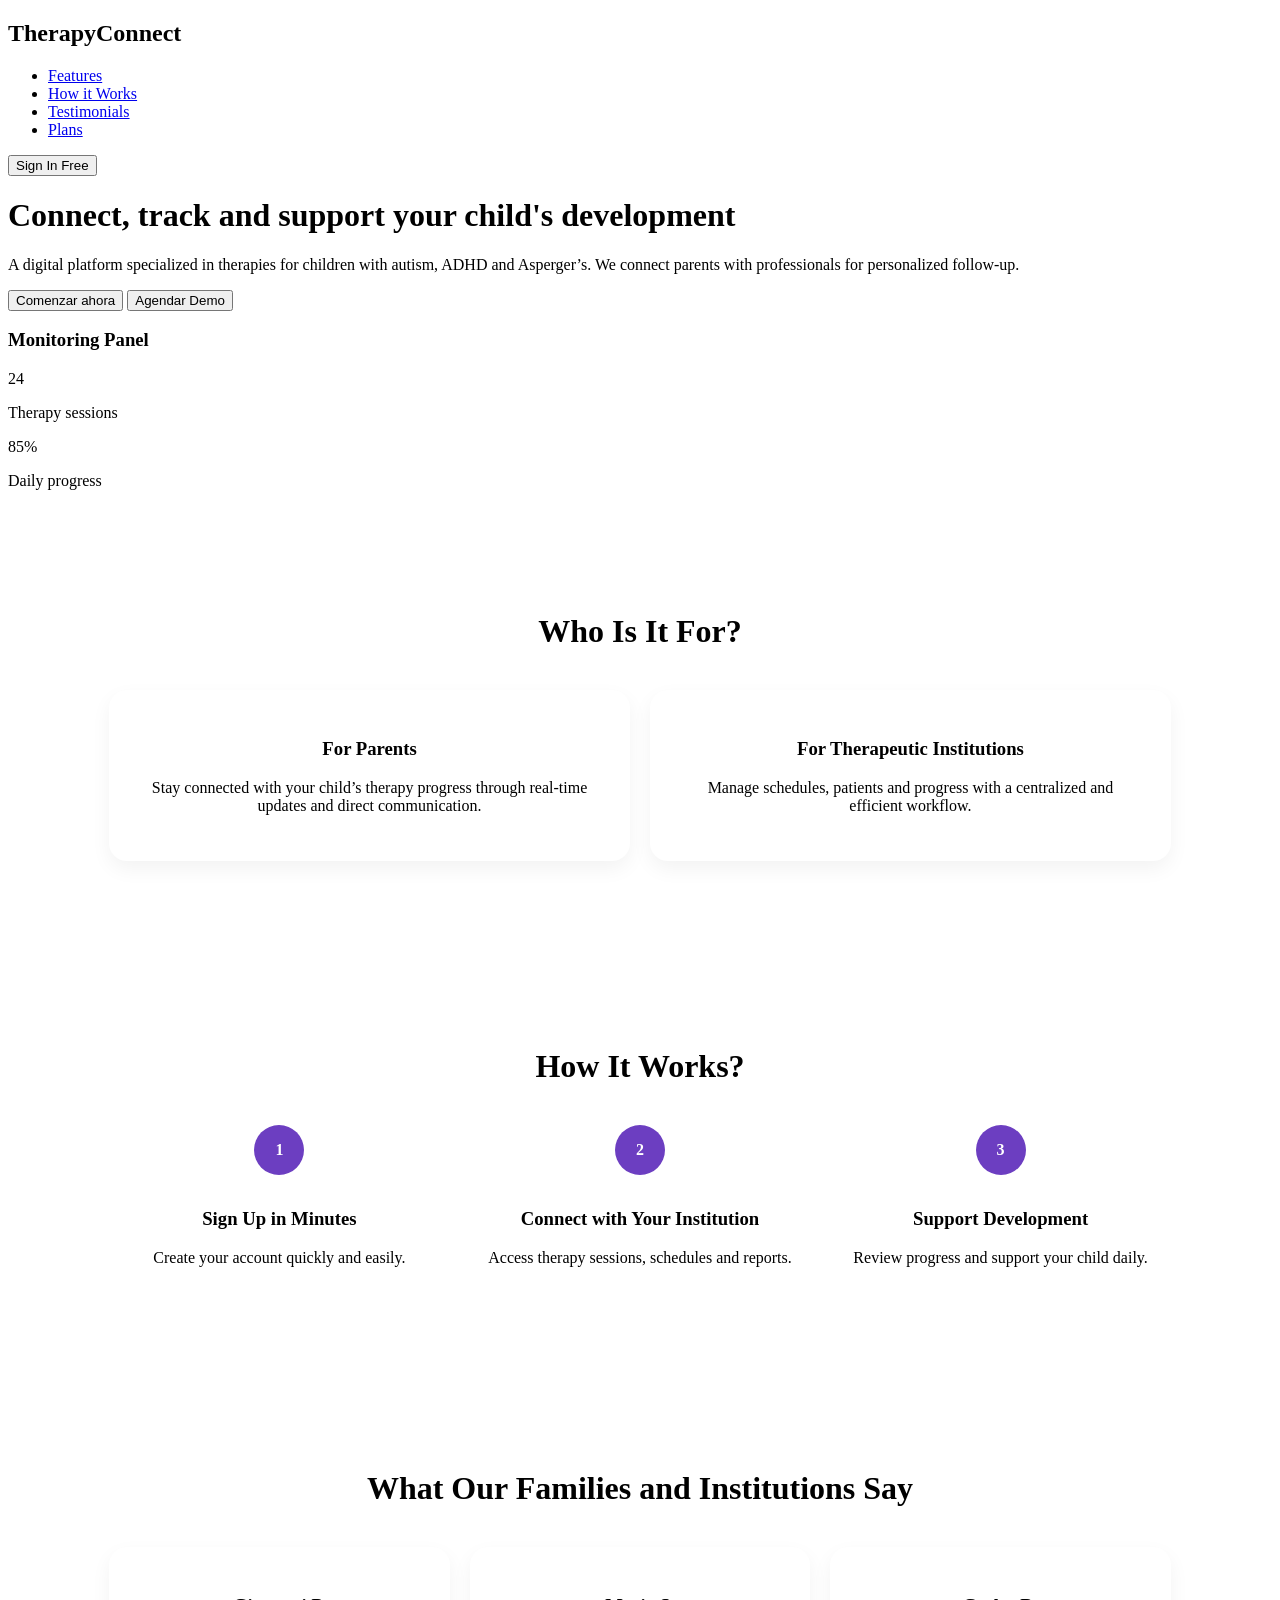
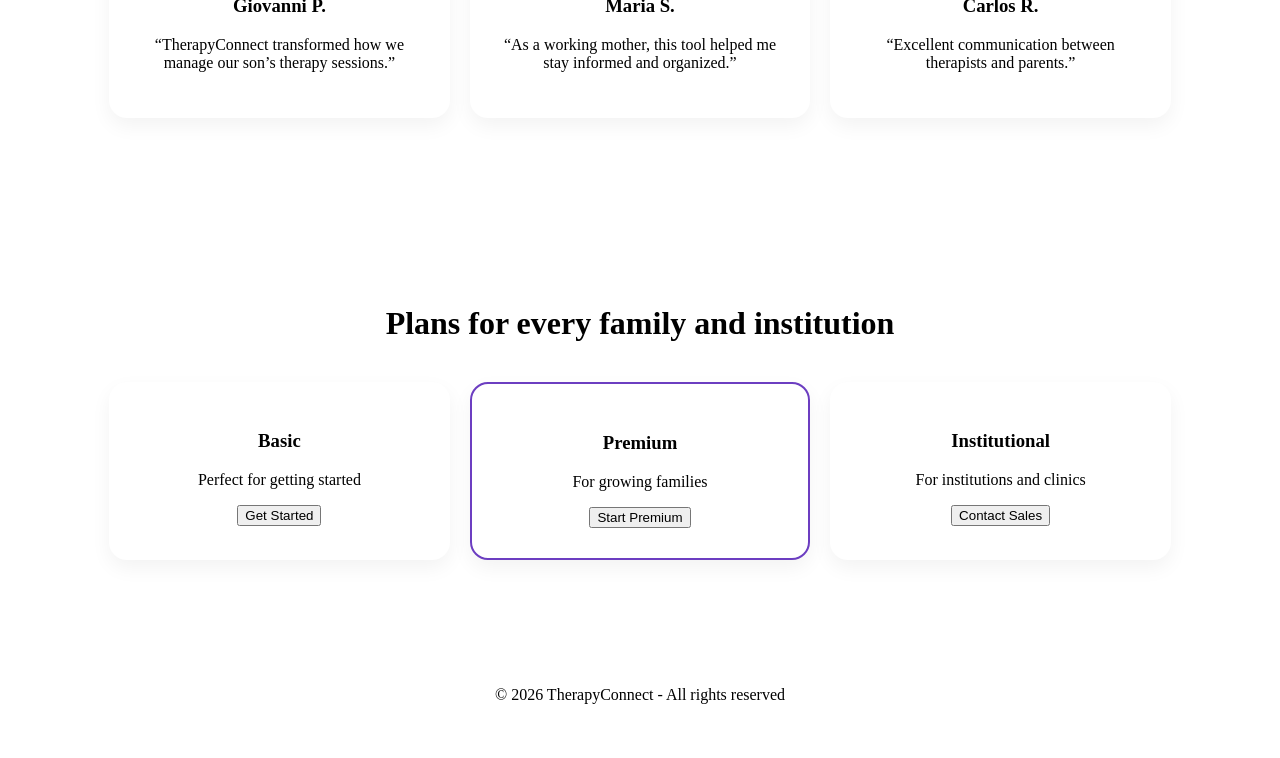
==== docs/index.html @ c15e469c "web : landing page create2" ====
<!DOCTYPE html>
<html lang="es">
<head>
    <meta charset="UTF-8" />
    <meta name="viewport" content="width=device-width, initial-scale=1.0" />
    <title>TherapyConnect</title>
    <link rel="stylesheet" href="styles.css" />
</head>
<body>

<!-- HEADER -->
<header class="hero">
    <nav class="navbar">
        <h2 class="logo">TherapyConnect</h2>
        <ul>
            <li><a href="#features">Features</a></li>
            <li><a href="#how">How it Works</a></li>
            <li><a href="#testimonials">Testimonials</a></li>
            <li><a href="#pricing">Plans</a></li>
        </ul>
        <button class="btn-primary">Sign In Free</button>
    </nav>

    <div class="hero-content">
        <div class="hero-text">
            <h1>Connect, track and support your child's development</h1>
            <p>
                A digital platform specialized in therapies for children with autism,
                ADHD and Asperger’s. We connect parents with professionals for personalized follow-up.
            </p>
            <div class="hero-buttons">
                <button class="btn-primary">Comenzar ahora</button>
                <button class="btn-secondary">Agendar Demo</button>
            </div>
        </div>

        <div class="hero-card">
            <h3>Monitoring Panel</h3>
            <div class="stats">
                <div>
                    <span>24</span>
                    <p>Therapy sessions</p>
                </div>
                <div>
                    <span>85%</span>
                    <p>Daily progress</p>
                </div>
            </div>
        </div>
    </div>
</header>

<!-- WHO IS IT FOR -->
<section class="section">
    <h2>Who Is It For?</h2>
    <div class="cards two">
        <div class="card">
            <h3>For Parents</h3>
            <p>Stay connected with your child’s therapy progress through real-time updates and direct communication.</p>
        </div>

        <div class="card">
            <h3>For Therapeutic Institutions</h3>
            <p>Manage schedules, patients and progress with a centralized and efficient workflow.</p>
        </div>
    </div>
</section>

<!-- FEATURES -->
<section class="section" id="features">
    <h2>How It Works?</h2>
    <div class="steps">
        <div class="step">
            <span>1</span>
            <h3>Sign Up in Minutes</h3>
            <p>Create your account quickly and easily.</p>
        </div>
        <div class="step">
            <span>2</span>
            <h3>Connect with Your Institution</h3>
            <p>Access therapy sessions, schedules and reports.</p>
        </div>
        <div class="step">
            <span>3</span>
            <h3>Support Development</h3>
            <p>Review progress and support your child daily.</p>
        </div>
    </div>
</section>

<!-- TESTIMONIALS -->
<section class="section" id="testimonials">
    <h2>What Our Families and Institutions Say</h2>
    <div class="cards three">
        <div class="card">
            <h3>Giovanni P.</h3>
            <p>“TherapyConnect transformed how we manage our son’s therapy sessions.”</p>
        </div>
        <div class="card">
            <h3>Maria S.</h3>
            <p>“As a working mother, this tool helped me stay informed and organized.”</p>
        </div>
        <div class="card">
            <h3>Carlos R.</h3>
            <p>“Excellent communication between therapists and parents.”</p>
        </div>
    </div>
</section>

<!-- PRICING -->
<section class="section" id="pricing">
    <h2>Plans for every family and institution</h2>
    <div class="cards three">
        <div class="card price-card">
            <h3>Basic</h3>
            <p>Perfect for getting started</p>
            <button class="btn-secondary">Get Started</button>
        </div>

        <div class="card price-card featured">
            <h3>Premium</h3>
            <p>For growing families</p>
            <button class="btn-primary">Start Premium</button>
        </div>

        <div class="card price-card">
            <h3>Institutional</h3>
            <p>For institutions and clinics</p>
            <button class="btn-secondary">Contact Sales</button>
        </div>
    </div>
</section>

<footer>
    <p>© 2026 TherapyConnect - All rights reserved</p>
</footer>

<script src="script.js"></script>
</body>
</html>
---- docs/styles.css ----
* {

    .section {
        padding: 80px 8%;
        text-align: center;
    }

    .section h2 {
        margin-bottom: 40px;
        font-size: 2rem;
    }

    .cards {
        display: grid;
        gap: 20px;
    }

    .two {
        grid-template-columns: repeat(2, 1fr);
    }

    .three {
        grid-template-columns: repeat(3, 1fr);
    }

    .card {
        background: white;
        padding: 30px;
        border-radius: 18px;
        box-shadow: 0 8px 20px rgba(0, 0, 0, 0.05);
    }

    .steps {
        display: grid;
        grid-template-columns: repeat(3, 1fr);
        gap: 20px;
    }

    .step span {
        width: 50px;
        height: 50px;
        display: inline-flex;
        align-items: center;
        justify-content: center;
        background: #6c3ec1;
        color: white;
        border-radius: 50%;
        margin-bottom: 15px;
        font-weight: bold;
    }

    .featured {
        border: 2px solid #6c3ec1;
    }

    footer {
        text-align: center;
        padding: 30px;
        background: white;
    }

    @media (max-width: 900px) {
        .hero-content,
        .two,
        .three,
        .steps {
            grid-template-columns: 1fr;
        }

        .navbar {
            flex-direction: column;
            gap: 20px;
        }

        .hero-text h1 {
            font-size: 2rem;
        }
    }
}
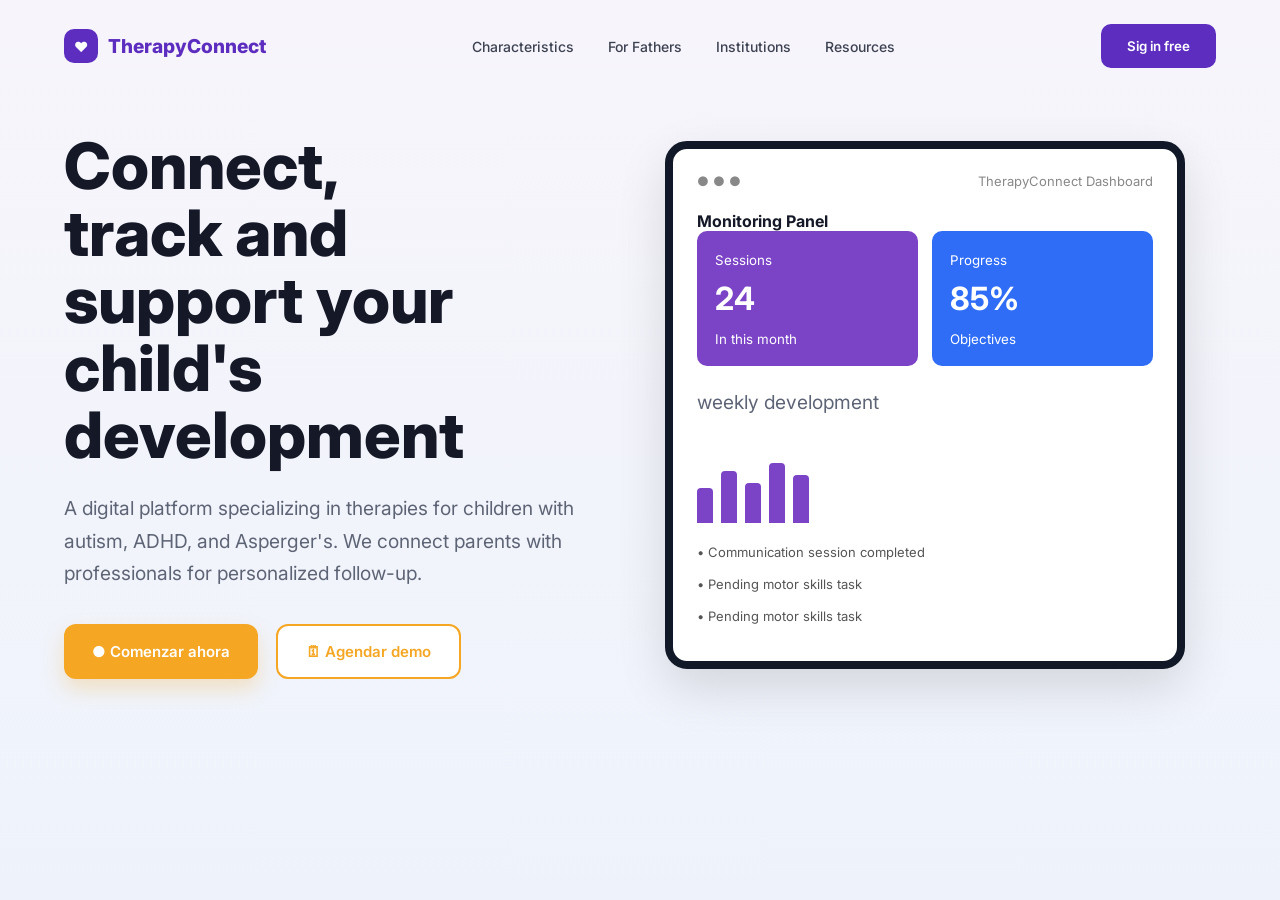
==== commit ed2b4438: "Revise index.html for landing page updates" ====
--- a/docs/index.html
+++ b/docs/index.html
@@ -1,140 +1,332 @@
 <!DOCTYPE html>
-<html lang="es">
+<html lang="en">
 <head>
-    <meta charset="UTF-8" />
-    <meta name="viewport" content="width=device-width, initial-scale=1.0" />
-    <title>TherapyConnect</title>
-    <link rel="stylesheet" href="styles.css" />
+  <meta charset="UTF-8" />
+  <meta name="viewport" content="width=device-width, initial-scale=1.0" />
+  <title>TherapyConnect Landing Page</title>
+  <link rel="preconnect" href="https://fonts.googleapis.com">
+  <link rel="preconnect" href="https://fonts.gstatic.com" crossorigin>
+  <link href="https://fonts.googleapis.com/css2?family=Inter:wght@400;500;600;700;800&display=swap" rel="stylesheet">
+  <style>
+    * {
+      margin: 0;
+      padding: 0;
+      box-sizing: border-box;
+      font-family: 'Inter', sans-serif;
+    }
+
+    body {
+      background: linear-gradient(to bottom, #f7f5fb, #eef3fb);
+      color: #141827;
+      min-height: 100vh;
+    }
+
+    .container {
+      width: 90%;
+      max-width: 1200px;
+      margin: auto;
+    }
+
+    nav {
+      display: flex;
+      justify-content: space-between;
+      align-items: center;
+      padding: 24px 0;
+    }
+
+    .logo {
+      display: flex;
+      align-items: center;
+      gap: 10px;
+      font-weight: 800;
+      font-size: 1.2rem;
+      color: #5c2dbf;
+    }
+
+    .logo-box {
+      width: 34px;
+      height: 34px;
+      background: #5c2dbf;
+      border-radius: 10px;
+      display: flex;
+      align-items: center;
+      justify-content: center;
+      color: white;
+      font-size: 14px;
+    }
+
+    .nav-links {
+      display: flex;
+      gap: 34px;
+      list-style: none;
+    }
+
+    .nav-links a {
+      text-decoration: none;
+      color: #3d4252;
+      font-size: 14px;
+      font-weight: 500;
+    }
+
+    .signin-btn {
+      background: #5c2dbf;
+      color: white;
+      border: none;
+      padding: 14px 26px;
+      border-radius: 10px;
+      font-weight: 600;
+      cursor: pointer;
+    }
+
+    .hero {
+      display: grid;
+      grid-template-columns: 1fr 1.1fr;
+      align-items: center;
+      gap: 40px;
+      padding: 40px 0 80px;
+    }
+
+    .hero h1 {
+      font-size: 4rem;
+      line-height: 1.05;
+      font-weight: 800;
+      margin-bottom: 24px;
+    }
+
+    .hero p {
+      font-size: 1.2rem;
+      line-height: 1.7;
+      color: #5d6475;
+      max-width: 560px;
+      margin-bottom: 34px;
+    }
+
+    .buttons {
+      display: flex;
+      gap: 18px;
+      flex-wrap: wrap;
+    }
+
+    .primary-btn,
+    .secondary-btn {
+      padding: 16px 28px;
+      border-radius: 12px;
+      font-weight: 600;
+      cursor: pointer;
+      font-size: 15px;
+    }
+
+    .primary-btn {
+      background: #f5a623;
+      color: white;
+      border: none;
+      box-shadow: 0 10px 20px rgba(245, 166, 35, 0.25);
+    }
+
+    .secondary-btn {
+      background: white;
+      color: #f5a623;
+      border: 2px solid #f5a623;
+    }
+
+    .hero-visual {
+      position: relative;
+      display: flex;
+      justify-content: center;
+      align-items: center;
+    }
+
+    .bg-circle {
+      position: absolute;
+      width: 520px;
+      height: 520px;
+      background: rgba(120, 92, 255, 0.08);
+      border-radius: 50%;
+      z-index: 0;
+    }
+
+    .dashboard {
+      position: relative;
+      z-index: 2;
+      width: 520px;
+      background: #ffffff;
+      border: 8px solid #111827;
+      border-radius: 22px;
+      box-shadow: 0 20px 50px rgba(0,0,0,0.12);
+      padding: 24px;
+    }
+
+    .dashboard-top {
+      display: flex;
+      justify-content: space-between;
+      margin-bottom: 22px;
+      font-size: 13px;
+      color: #888;
+    }
+
+    .stats {
+      display: grid;
+      grid-template-columns: 1fr 1fr;
+      gap: 14px;
+      margin-bottom: 20px;
+    }
+
+    .stat-box {
+      padding: 18px;
+      border-radius: 10px;
+      color: white;
+    }
+
+    .purple { background: #7b43c6; }
+    .blue { background: #2f6df6; }
+
+    .stat-box h3 {
+      font-size: 2rem;
+      margin: 10px 0;
+    }
+
+    .mini-chart {
+      display: flex;
+      gap: 8px;
+      align-items: flex-end;
+      height: 70px;
+      margin: 18px 0;
+    }
+
+    .bar {
+      width: 16px;
+      background: #7b43c6;
+      border-radius: 4px 4px 0 0;
+    }
+
+    .list {
+      margin-top: 18px;
+    }
+
+    .list p {
+      font-size: 13px;
+      margin-bottom: 10px;
+      color: #555;
+    }
+
+    @media (max-width: 960px) {
+      .hero {
+        grid-template-columns: 1fr;
+        text-align: center;
+      }
+
+      .hero p {
+        margin-left: auto;
+        margin-right: auto;
+      }
+
+      .buttons {
+        justify-content: center;
+      }
+
+      .nav-links {
+        display: none;
+      }
+
+      .hero h1 {
+        font-size: 2.8rem;
+      }
+
+      .dashboard {
+        width: 100%;
+      }
+
+      .bg-circle {
+        width: 100%;
+        height: 420px;
+      }
+    }
+  </style>
 </head>
 <body>
 
-<!-- HEADER -->
-<header class="hero">
-    <nav class="navbar">
-        <h2 class="logo">TherapyConnect</h2>
-        <ul>
-            <li><a href="#features">Features</a></li>
-            <li><a href="#how">How it Works</a></li>
-            <li><a href="#testimonials">Testimonials</a></li>
-            <li><a href="#pricing">Plans</a></li>
-        </ul>
-        <button class="btn-primary">Sign In Free</button>
+  <div class="container">
+    <nav>
+      <div class="logo">
+        <div class="logo-box">♥</div>
+        TherapyConnect
+      </div>
+
+      <ul class="nav-links">
+        <li><a href="#">Characteristics</a></li>
+        <li><a href="#">For Fathers</a></li>
+        <li><a href="#">Institutions</a></li>
+        <li><a href="#">Resources</a></li>
+      </ul>
+
+      <button class="signin-btn">Sig in free</button>
     </nav>
 
-    <div class="hero-content">
-        <div class="hero-text">
-            <h1>Connect, track and support your child's development</h1>
-            <p>
-                A digital platform specialized in therapies for children with autism,
-                ADHD and Asperger’s. We connect parents with professionals for personalized follow-up.
-            </p>
-            <div class="hero-buttons">
-                <button class="btn-primary">Comenzar ahora</button>
-                <button class="btn-secondary">Agendar Demo</button>
+    <section class="hero">
+      <div>
+        <h1>
+          Connect,<br>
+          track and<br>
+          support your child's<br>
+          development
+        </h1>
+
+        <p>
+          A digital platform specializing in therapies for children
+          with autism, ADHD, and Asperger's. We connect parents
+          with professionals for personalized follow-up.
+        </p>
+
+        <div class="buttons">
+          <button class="primary-btn">● Comenzar ahora</button>
+          <button class="secondary-btn">🗓 Agendar demo</button>
+        </div>
+      </div>
+
+      <div class="hero-visual">
+        <div class="bg-circle"></div>
+
+        <div class="dashboard">
+          <div class="dashboard-top">
+            <span>● ● ●</span>
+            <span>TherapyConnect Dashboard</span>
+          </div>
+
+          <h4>Monitoring Panel</h4>
+
+          <div class="stats">
+            <div class="stat-box purple">
+              <small>Sessions</small>
+              <h3>24</h3>
+              <small>In this month</small>
             </div>
+
+            <div class="stat-box blue">
+              <small>Progress</small>
+              <h3>85%</h3>
+              <small>Objectives</small>
+            </div>
+          </div>
+
+          <p>weekly development</p>
+
+          <div class="mini-chart">
+            <div class="bar" style="height:35px"></div>
+            <div class="bar" style="height:52px"></div>
+            <div class="bar" style="height:40px"></div>
+            <div class="bar" style="height:60px"></div>
+            <div class="bar" style="height:48px"></div>
+          </div>
+
+          <div class="list">
+            <p>• Communication session completed</p>
+            <p>• Pending motor skills task</p>
+            <p>• Pending motor skills task</p>
+          </div>
         </div>
-
-        <div class="hero-card">
-            <h3>Monitoring Panel</h3>
-            <div class="stats">
-                <div>
-                    <span>24</span>
-                    <p>Therapy sessions</p>
-                </div>
-                <div>
-                    <span>85%</span>
-                    <p>Daily progress</p>
-                </div>
-            </div>
-        </div>
-    </div>
-</header>
-
-<!-- WHO IS IT FOR -->
-<section class="section">
-    <h2>Who Is It For?</h2>
-    <div class="cards two">
-        <div class="card">
-            <h3>For Parents</h3>
-            <p>Stay connected with your child’s therapy progress through real-time updates and direct communication.</p>
-        </div>
-
-        <div class="card">
-            <h3>For Therapeutic Institutions</h3>
-            <p>Manage schedules, patients and progress with a centralized and efficient workflow.</p>
-        </div>
-    </div>
-</section>
-
-<!-- FEATURES -->
-<section class="section" id="features">
-    <h2>How It Works?</h2>
-    <div class="steps">
-        <div class="step">
-            <span>1</span>
-            <h3>Sign Up in Minutes</h3>
-            <p>Create your account quickly and easily.</p>
-        </div>
-        <div class="step">
-            <span>2</span>
-            <h3>Connect with Your Institution</h3>
-            <p>Access therapy sessions, schedules and reports.</p>
-        </div>
-        <div class="step">
-            <span>3</span>
-            <h3>Support Development</h3>
-            <p>Review progress and support your child daily.</p>
-        </div>
-    </div>
-</section>
-
-<!-- TESTIMONIALS -->
-<section class="section" id="testimonials">
-    <h2>What Our Families and Institutions Say</h2>
-    <div class="cards three">
-        <div class="card">
-            <h3>Giovanni P.</h3>
-            <p>“TherapyConnect transformed how we manage our son’s therapy sessions.”</p>
-        </div>
-        <div class="card">
-            <h3>Maria S.</h3>
-            <p>“As a working mother, this tool helped me stay informed and organized.”</p>
-        </div>
-        <div class="card">
-            <h3>Carlos R.</h3>
-            <p>“Excellent communication between therapists and parents.”</p>
-        </div>
-    </div>
-</section>
-
-<!-- PRICING -->
-<section class="section" id="pricing">
-    <h2>Plans for every family and institution</h2>
-    <div class="cards three">
-        <div class="card price-card">
-            <h3>Basic</h3>
-            <p>Perfect for getting started</p>
-            <button class="btn-secondary">Get Started</button>
-        </div>
-
-        <div class="card price-card featured">
-            <h3>Premium</h3>
-            <p>For growing families</p>
-            <button class="btn-primary">Start Premium</button>
-        </div>
-
-        <div class="card price-card">
-            <h3>Institutional</h3>
-            <p>For institutions and clinics</p>
-            <button class="btn-secondary">Contact Sales</button>
-        </div>
-    </div>
-</section>
-
-<footer>
-    <p>© 2026 TherapyConnect - All rights reserved</p>
-</footer>
-
-<script src="script.js"></script>
+      </div>
+    </section>
+  </div>
+
 </body>
-</html>+</html>
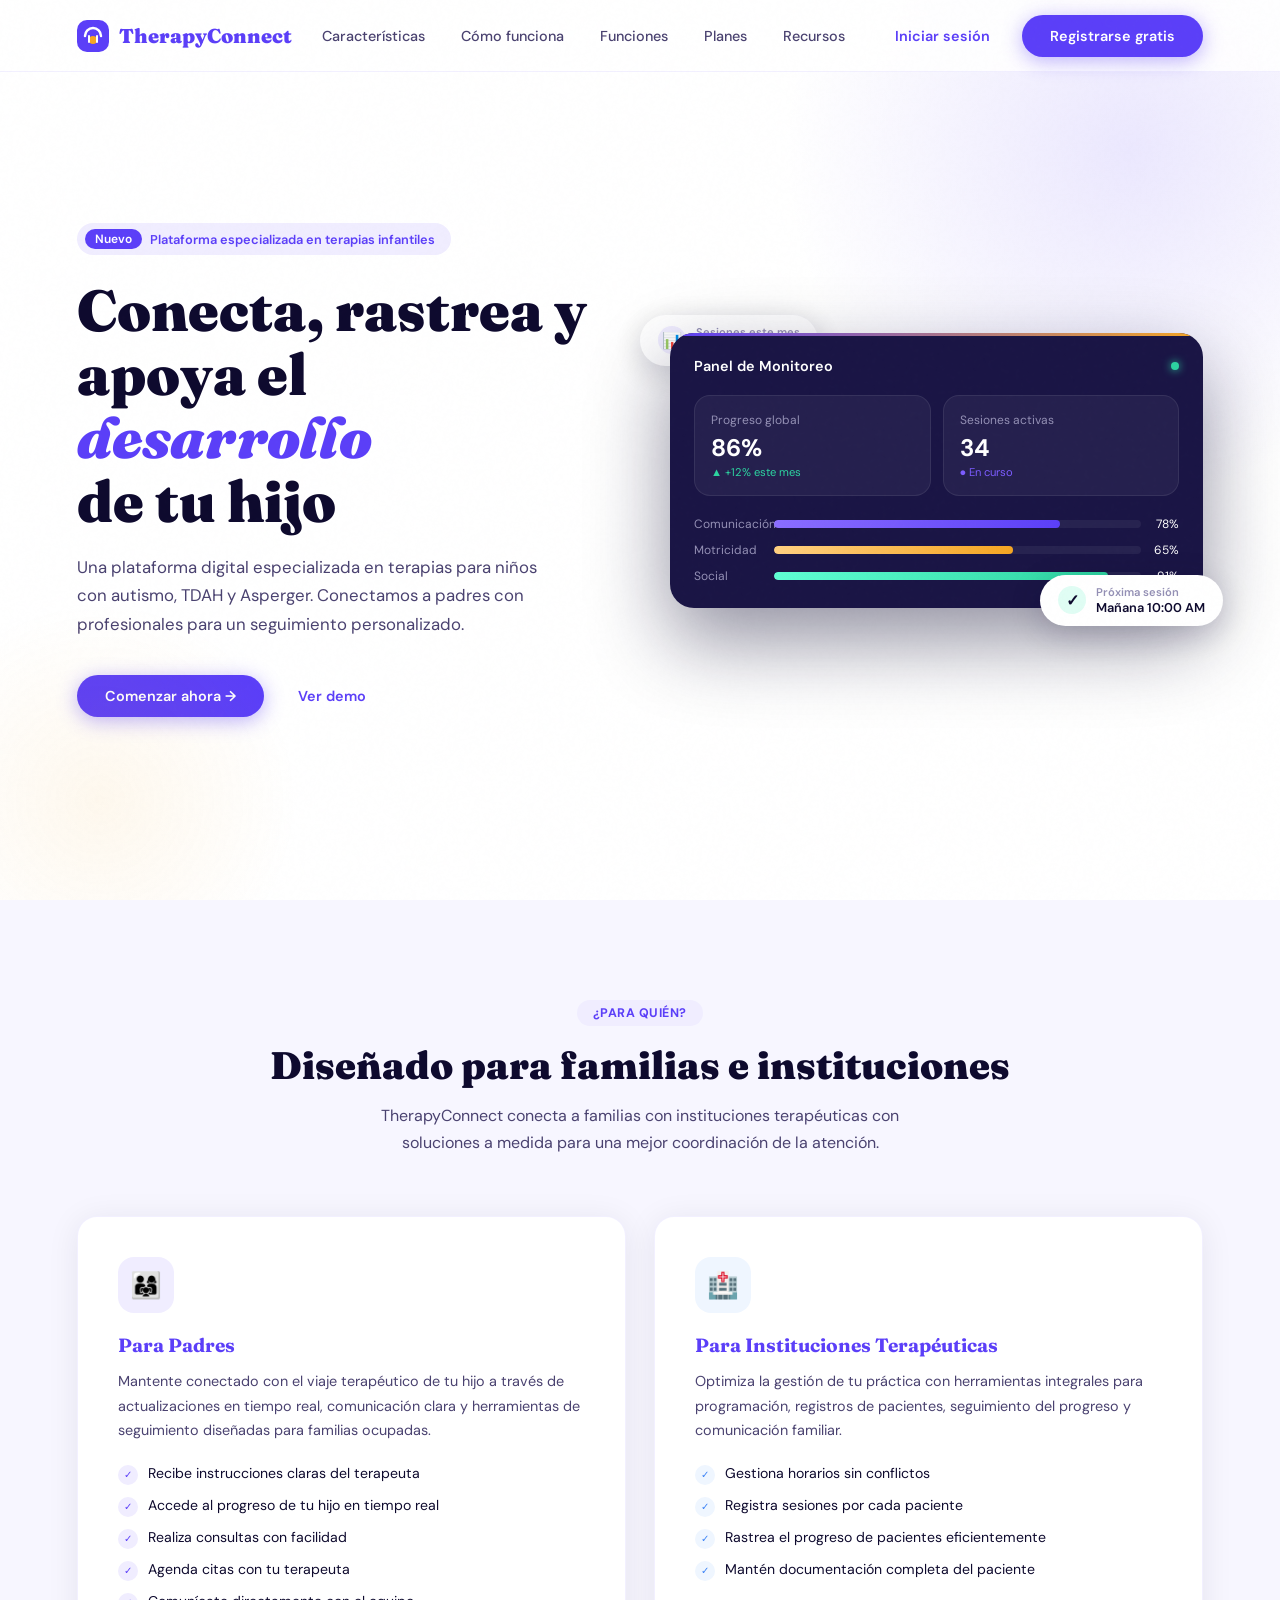
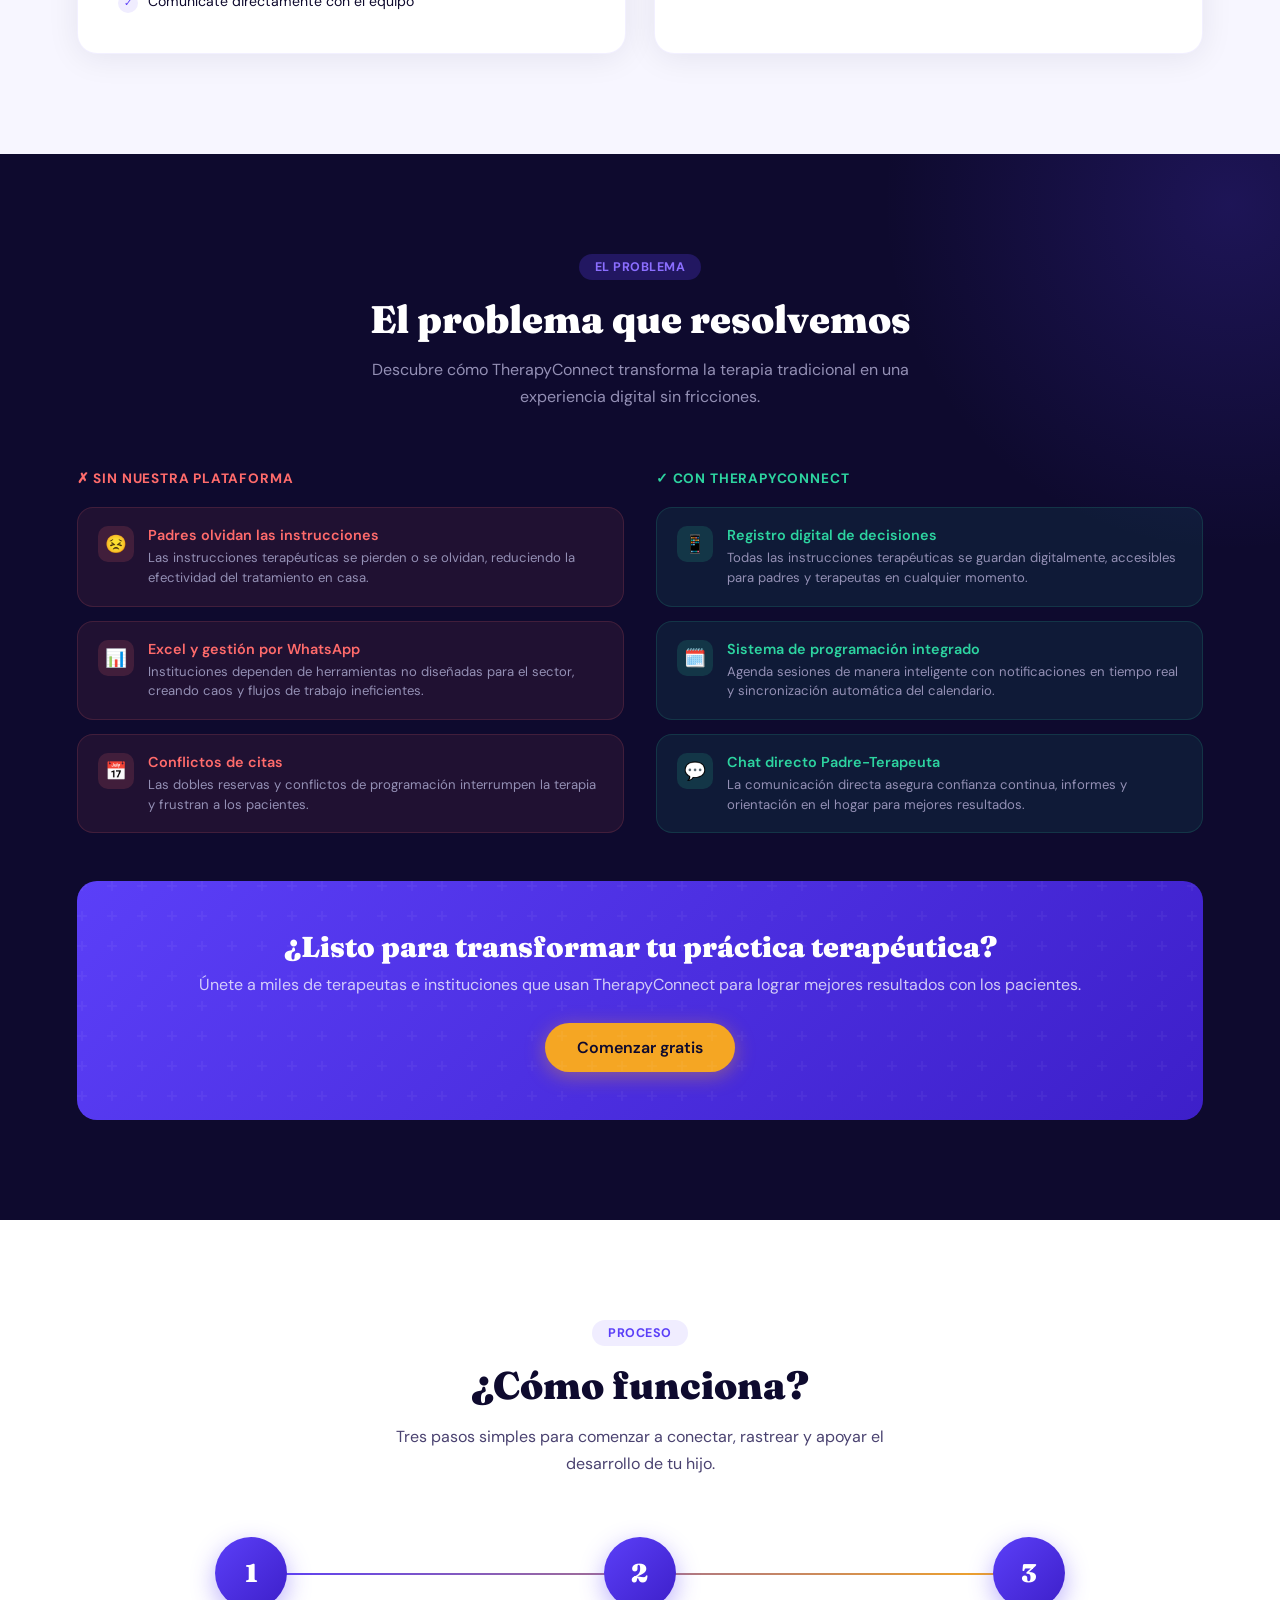
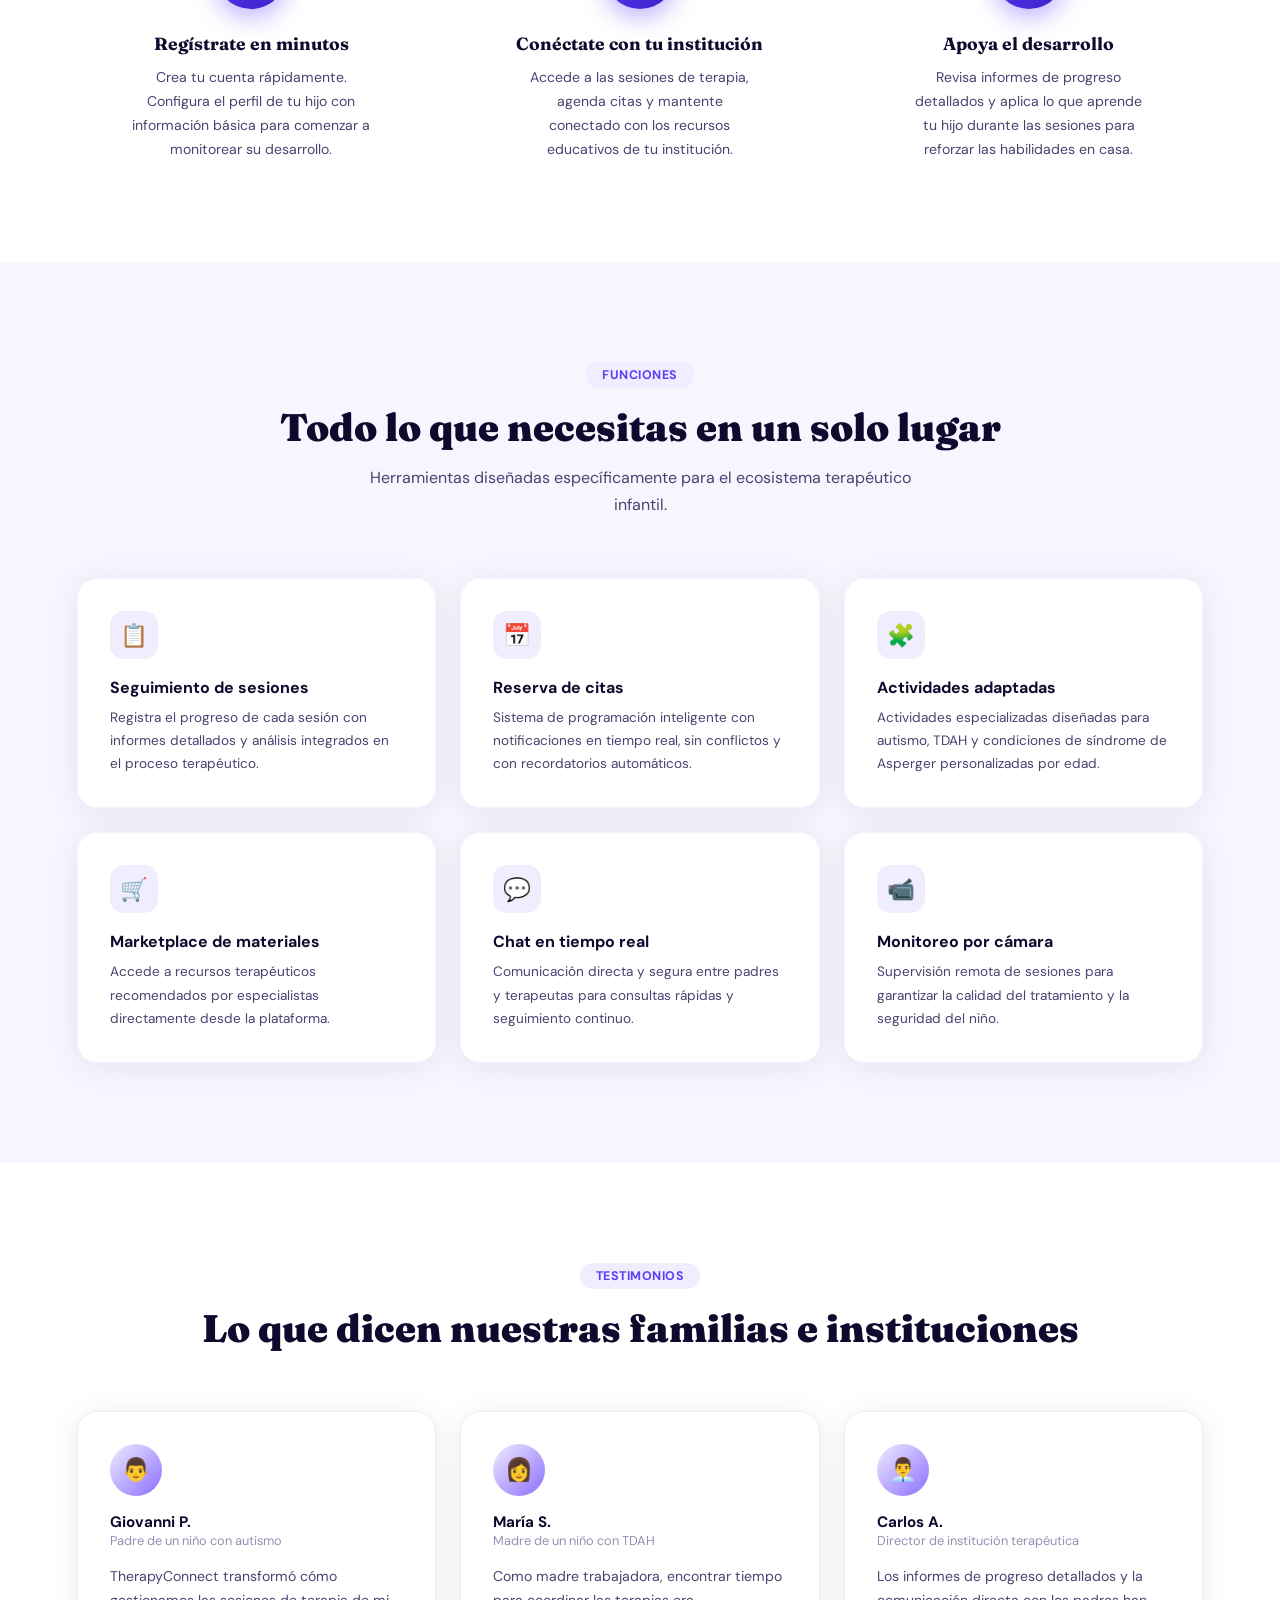
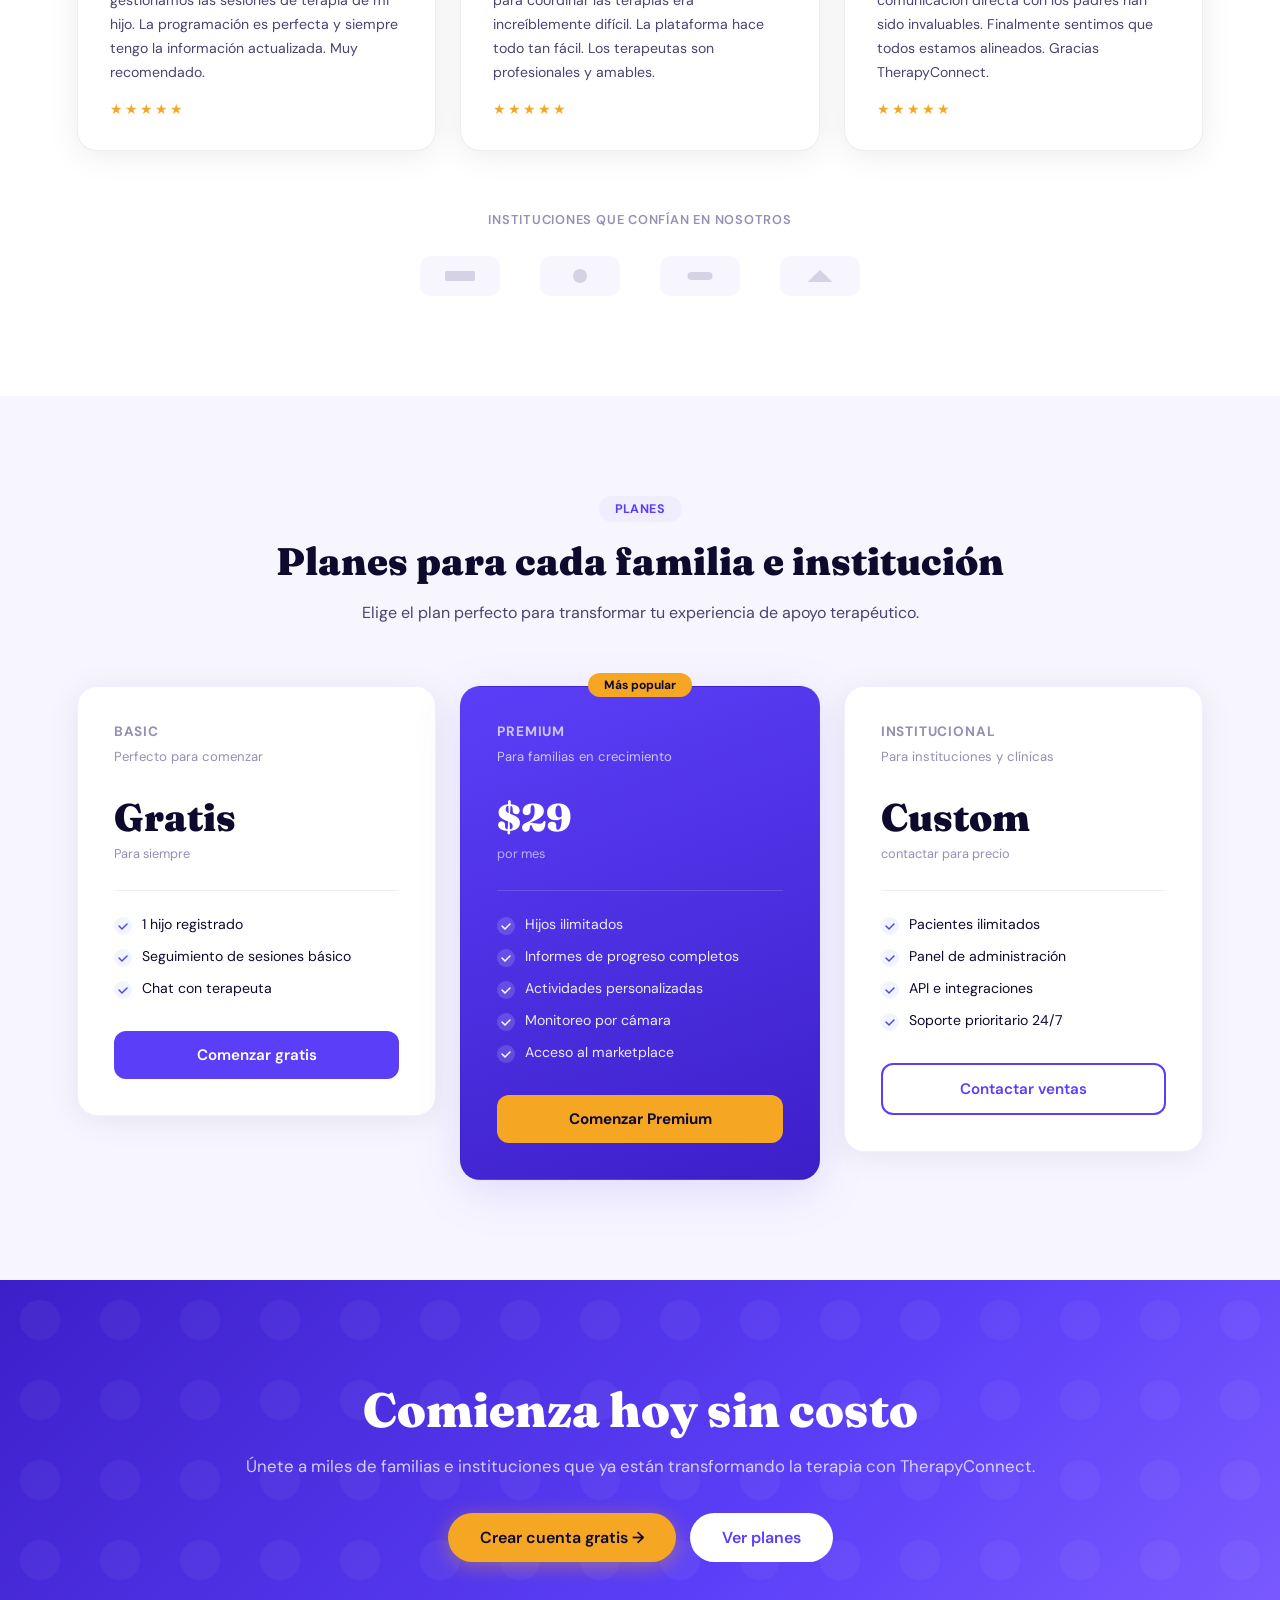
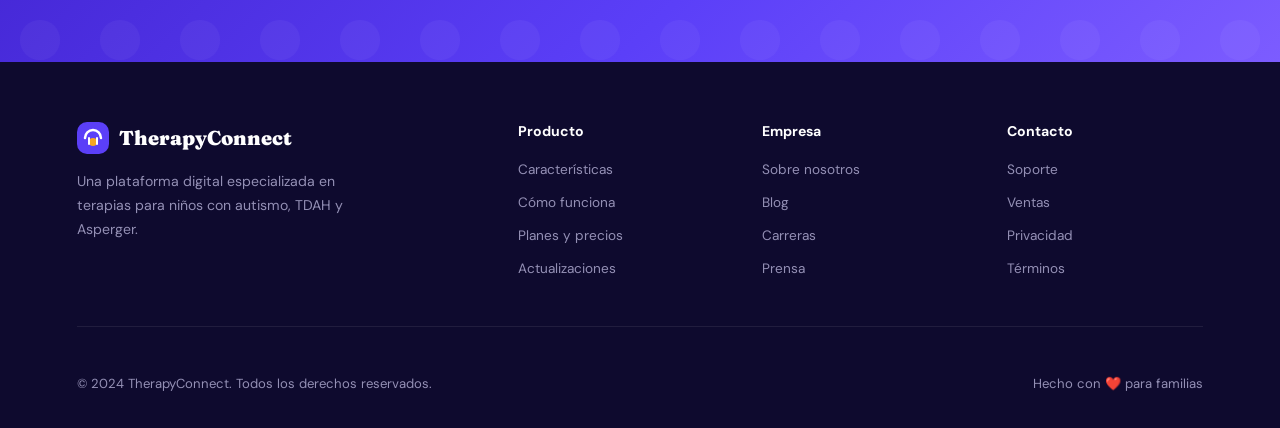
==== commit 6d96d600: "Update index.html" ====
--- a/docs/index.html
+++ b/docs/index.html
@@ -1,332 +1,1425 @@
 <!DOCTYPE html>
-<html lang="en">
+<html lang="es">
 <head>
-  <meta charset="UTF-8" />
-  <meta name="viewport" content="width=device-width, initial-scale=1.0" />
-  <title>TherapyConnect Landing Page</title>
-  <link rel="preconnect" href="https://fonts.googleapis.com">
-  <link rel="preconnect" href="https://fonts.gstatic.com" crossorigin>
-  <link href="https://fonts.googleapis.com/css2?family=Inter:wght@400;500;600;700;800&display=swap" rel="stylesheet">
-  <style>
-    * {
-      margin: 0;
-      padding: 0;
-      box-sizing: border-box;
-      font-family: 'Inter', sans-serif;
-    }
-
-    body {
-      background: linear-gradient(to bottom, #f7f5fb, #eef3fb);
-      color: #141827;
-      min-height: 100vh;
-    }
-
-    .container {
-      width: 90%;
-      max-width: 1200px;
-      margin: auto;
-    }
-
-    nav {
-      display: flex;
-      justify-content: space-between;
-      align-items: center;
-      padding: 24px 0;
-    }
-
-    .logo {
-      display: flex;
-      align-items: center;
-      gap: 10px;
-      font-weight: 800;
-      font-size: 1.2rem;
-      color: #5c2dbf;
-    }
-
-    .logo-box {
-      width: 34px;
-      height: 34px;
-      background: #5c2dbf;
-      border-radius: 10px;
-      display: flex;
-      align-items: center;
-      justify-content: center;
-      color: white;
-      font-size: 14px;
-    }
-
-    .nav-links {
-      display: flex;
-      gap: 34px;
-      list-style: none;
-    }
-
-    .nav-links a {
-      text-decoration: none;
-      color: #3d4252;
-      font-size: 14px;
-      font-weight: 500;
-    }
-
-    .signin-btn {
-      background: #5c2dbf;
-      color: white;
-      border: none;
-      padding: 14px 26px;
-      border-radius: 10px;
-      font-weight: 600;
-      cursor: pointer;
-    }
-
-    .hero {
-      display: grid;
-      grid-template-columns: 1fr 1.1fr;
-      align-items: center;
-      gap: 40px;
-      padding: 40px 0 80px;
-    }
-
-    .hero h1 {
-      font-size: 4rem;
-      line-height: 1.05;
-      font-weight: 800;
-      margin-bottom: 24px;
-    }
-
-    .hero p {
-      font-size: 1.2rem;
-      line-height: 1.7;
-      color: #5d6475;
-      max-width: 560px;
-      margin-bottom: 34px;
-    }
-
-    .buttons {
-      display: flex;
-      gap: 18px;
-      flex-wrap: wrap;
-    }
-
-    .primary-btn,
-    .secondary-btn {
-      padding: 16px 28px;
-      border-radius: 12px;
-      font-weight: 600;
-      cursor: pointer;
-      font-size: 15px;
-    }
-
-    .primary-btn {
-      background: #f5a623;
-      color: white;
-      border: none;
-      box-shadow: 0 10px 20px rgba(245, 166, 35, 0.25);
-    }
-
-    .secondary-btn {
-      background: white;
-      color: #f5a623;
-      border: 2px solid #f5a623;
-    }
-
-    .hero-visual {
-      position: relative;
-      display: flex;
-      justify-content: center;
-      align-items: center;
-    }
-
-    .bg-circle {
-      position: absolute;
-      width: 520px;
-      height: 520px;
-      background: rgba(120, 92, 255, 0.08);
-      border-radius: 50%;
-      z-index: 0;
-    }
-
-    .dashboard {
-      position: relative;
-      z-index: 2;
-      width: 520px;
-      background: #ffffff;
-      border: 8px solid #111827;
-      border-radius: 22px;
-      box-shadow: 0 20px 50px rgba(0,0,0,0.12);
-      padding: 24px;
-    }
-
-    .dashboard-top {
-      display: flex;
-      justify-content: space-between;
-      margin-bottom: 22px;
-      font-size: 13px;
-      color: #888;
-    }
-
-    .stats {
-      display: grid;
-      grid-template-columns: 1fr 1fr;
-      gap: 14px;
-      margin-bottom: 20px;
-    }
-
-    .stat-box {
-      padding: 18px;
-      border-radius: 10px;
-      color: white;
-    }
-
-    .purple { background: #7b43c6; }
-    .blue { background: #2f6df6; }
-
-    .stat-box h3 {
-      font-size: 2rem;
-      margin: 10px 0;
-    }
-
-    .mini-chart {
-      display: flex;
-      gap: 8px;
-      align-items: flex-end;
-      height: 70px;
-      margin: 18px 0;
-    }
-
-    .bar {
-      width: 16px;
-      background: #7b43c6;
-      border-radius: 4px 4px 0 0;
-    }
-
-    .list {
-      margin-top: 18px;
-    }
-
-    .list p {
-      font-size: 13px;
-      margin-bottom: 10px;
-      color: #555;
-    }
-
-    @media (max-width: 960px) {
-      .hero {
-        grid-template-columns: 1fr;
-        text-align: center;
-      }
-
-      .hero p {
-        margin-left: auto;
-        margin-right: auto;
-      }
-
-      .buttons {
-        justify-content: center;
-      }
-
-      .nav-links {
-        display: none;
-      }
-
-      .hero h1 {
-        font-size: 2.8rem;
-      }
-
-      .dashboard {
-        width: 100%;
-      }
-
-      .bg-circle {
-        width: 100%;
-        height: 420px;
-      }
-    }
-  </style>
+<meta charset="UTF-8">
+<meta name="viewport" content="width=device-width, initial-scale=1.0">
+<title>TherapyConnect — Conecta, rastrea y apoya el desarrollo de tu hijo</title>
+<link rel="preconnect" href="https://fonts.googleapis.com">
+<link rel="preconnect" href="https://fonts.gstatic.com" crossorigin>
+<link href="https://fonts.googleapis.com/css2?family=Fraunces:ital,wght@0,300;0,600;0,900;1,300&family=DM+Sans:wght@300;400;500;600&display=swap" rel="stylesheet">
+<style>
+  :root {
+    --purple: #5B3FF8;
+    --purple-dark: #3D1FC9;
+    --purple-light: #8B6EFF;
+    --purple-ultra-light: #F0EDFF;
+    --gold: #F5A623;
+    --gold-light: #FFD080;
+    --dark: #0E0A2E;
+    --dark-2: #1A1545;
+    --mid: #4A4270;
+    --muted: #9490B5;
+    --light: #F7F6FF;
+    --white: #FFFFFF;
+    --green: #2DD4A0;
+    --red-soft: #FF6B6B;
+    --radius: 20px;
+    --shadow: 0 12px 48px rgba(91,63,248,0.15);
+    --shadow-card: 0 4px 32px rgba(14,10,46,0.08);
+  }
+
+  *, *::before, *::after { box-sizing: border-box; margin: 0; padding: 0; }
+
+  html { scroll-behavior: smooth; }
+
+  body {
+    font-family: 'DM Sans', sans-serif;
+    background: var(--white);
+    color: var(--dark);
+    overflow-x: hidden;
+  }
+
+  /* ── NOISE TEXTURE ── */
+  body::before {
+    content: '';
+    position: fixed;
+    inset: 0;
+    background-image: url("data:image/svg+xml,%3Csvg viewBox='0 0 200 200' xmlns='http://www.w3.org/2000/svg'%3E%3Cfilter id='n'%3E%3CfeTurbulence type='fractalNoise' baseFrequency='0.85' numOctaves='4' stitchTiles='stitch'/%3E%3C/filter%3E%3Crect width='100%25' height='100%25' filter='url(%23n)' opacity='0.025'/%3E%3C/svg%3E");
+    pointer-events: none;
+    z-index: 9999;
+    opacity: .4;
+  }
+
+  /* ── NAV ── */
+  nav {
+    position: fixed;
+    top: 0; left: 0; right: 0;
+    z-index: 100;
+    display: flex;
+    align-items: center;
+    justify-content: space-between;
+    padding: 0 6vw;
+    height: 72px;
+    background: rgba(255,255,255,0.85);
+    backdrop-filter: blur(20px);
+    border-bottom: 1px solid rgba(91,63,248,0.08);
+  }
+
+  .nav-logo {
+    display: flex;
+    align-items: center;
+    gap: 10px;
+    font-family: 'Fraunces', serif;
+    font-weight: 900;
+    font-size: 1.25rem;
+    color: var(--purple);
+    text-decoration: none;
+  }
+
+  .nav-logo svg { width: 32px; height: 32px; }
+
+  .nav-links {
+    display: flex;
+    gap: 36px;
+    list-style: none;
+  }
+
+  .nav-links a {
+    text-decoration: none;
+    color: var(--mid);
+    font-size: 0.9rem;
+    font-weight: 500;
+    transition: color .2s;
+  }
+
+  .nav-links a:hover { color: var(--purple); }
+
+  .nav-actions { display: flex; gap: 12px; align-items: center; }
+
+  .btn {
+    display: inline-flex;
+    align-items: center;
+    justify-content: center;
+    gap: 8px;
+    border: none;
+    cursor: pointer;
+    font-family: 'DM Sans', sans-serif;
+    font-weight: 600;
+    border-radius: 50px;
+    transition: all .25s cubic-bezier(.4,0,.2,1);
+    text-decoration: none;
+  }
+
+  .btn-ghost {
+    background: transparent;
+    color: var(--purple);
+    padding: 10px 20px;
+    font-size: 0.9rem;
+  }
+
+  .btn-ghost:hover { background: var(--purple-ultra-light); }
+
+  .btn-primary {
+    background: var(--purple);
+    color: #fff;
+    padding: 12px 28px;
+    font-size: 0.9rem;
+    box-shadow: 0 4px 20px rgba(91,63,248,.4);
+  }
+
+  .btn-primary:hover {
+    background: var(--purple-dark);
+    transform: translateY(-2px);
+    box-shadow: 0 8px 30px rgba(91,63,248,.5);
+  }
+
+  .btn-gold {
+    background: var(--gold);
+    color: var(--dark);
+    padding: 14px 32px;
+    font-size: 1rem;
+    box-shadow: 0 4px 20px rgba(245,166,35,.4);
+  }
+
+  .btn-gold:hover {
+    background: #e09518;
+    transform: translateY(-2px);
+    box-shadow: 0 8px 30px rgba(245,166,35,.5);
+  }
+
+  .btn-white {
+    background: #fff;
+    color: var(--purple);
+    padding: 14px 32px;
+    font-size: 1rem;
+  }
+
+  .btn-white:hover { background: var(--purple-ultra-light); transform: translateY(-2px); }
+
+  .btn-outline {
+    background: transparent;
+    color: var(--purple);
+    border: 2px solid var(--purple);
+    padding: 12px 28px;
+    font-size: 0.9rem;
+  }
+
+  .btn-outline:hover { background: var(--purple); color: #fff; }
+
+  /* ── HERO ── */
+  .hero {
+    min-height: 100vh;
+    padding: 120px 6vw 80px;
+    display: grid;
+    grid-template-columns: 1fr 1fr;
+    align-items: center;
+    gap: 60px;
+    position: relative;
+    overflow: hidden;
+  }
+
+  .hero::before {
+    content: '';
+    position: absolute;
+    top: -200px; right: -200px;
+    width: 700px; height: 700px;
+    border-radius: 50%;
+    background: radial-gradient(circle, rgba(91,63,248,.12) 0%, transparent 70%);
+    pointer-events: none;
+  }
+
+  .hero::after {
+    content: '';
+    position: absolute;
+    bottom: -100px; left: -100px;
+    width: 400px; height: 400px;
+    border-radius: 50%;
+    background: radial-gradient(circle, rgba(245,166,35,.08) 0%, transparent 70%);
+    pointer-events: none;
+  }
+
+  .hero-badge {
+    display: inline-flex;
+    align-items: center;
+    gap: 8px;
+    background: var(--purple-ultra-light);
+    color: var(--purple);
+    padding: 6px 16px 6px 8px;
+    border-radius: 50px;
+    font-size: 0.8rem;
+    font-weight: 600;
+    margin-bottom: 24px;
+    animation: fadeUp .6s ease both;
+  }
+
+  .hero-badge span {
+    background: var(--purple);
+    color: #fff;
+    border-radius: 50px;
+    padding: 2px 10px;
+    font-size: 0.75rem;
+  }
+
+  .hero h1 {
+    font-family: 'Fraunces', serif;
+    font-size: clamp(2.4rem, 4.5vw, 3.8rem);
+    font-weight: 900;
+    line-height: 1.1;
+    color: var(--dark);
+    margin-bottom: 20px;
+    animation: fadeUp .6s .1s ease both;
+  }
+
+  .hero h1 em {
+    font-style: italic;
+    color: var(--purple);
+  }
+
+  .hero p {
+    font-size: 1.05rem;
+    color: var(--mid);
+    line-height: 1.7;
+    max-width: 480px;
+    margin-bottom: 36px;
+    animation: fadeUp .6s .2s ease both;
+  }
+
+  .hero-actions {
+    display: flex;
+    gap: 14px;
+    flex-wrap: wrap;
+    animation: fadeUp .6s .3s ease both;
+  }
+
+  /* Dashboard mockup */
+  .hero-visual {
+    position: relative;
+    animation: fadeUp .8s .2s ease both;
+  }
+
+  .dashboard-card {
+    background: var(--dark-2);
+    border-radius: 24px;
+    padding: 24px;
+    box-shadow: 0 32px 80px rgba(14,10,46,.45);
+    position: relative;
+    overflow: hidden;
+  }
+
+  .dashboard-card::before {
+    content: '';
+    position: absolute;
+    top: 0; left: 0; right: 0;
+    height: 3px;
+    background: linear-gradient(90deg, var(--purple), var(--gold));
+  }
+
+  .dash-header {
+    display: flex;
+    align-items: center;
+    justify-content: space-between;
+    margin-bottom: 20px;
+  }
+
+  .dash-header h3 {
+    color: #fff;
+    font-size: 0.9rem;
+    font-weight: 600;
+  }
+
+  .dash-dot { width: 8px; height: 8px; border-radius: 50%; background: var(--green); box-shadow: 0 0 8px var(--green); }
+
+  .dash-stats {
+    display: grid;
+    grid-template-columns: 1fr 1fr;
+    gap: 12px;
+    margin-bottom: 20px;
+  }
+
+  .dash-stat {
+    background: rgba(255,255,255,.05);
+    border: 1px solid rgba(255,255,255,.08);
+    border-radius: 16px;
+    padding: 16px;
+  }
+
+  .dash-stat-label { color: var(--muted); font-size: 0.75rem; margin-bottom: 4px; }
+  .dash-stat-val { color: #fff; font-size: 1.5rem; font-weight: 700; }
+  .dash-stat-sub { color: var(--green); font-size: 0.7rem; margin-top: 2px; }
+
+  .dash-bar-group { display: flex; flex-direction: column; gap: 10px; }
+
+  .dash-bar-row { display: flex; align-items: center; gap: 10px; }
+  .dash-bar-label { color: var(--muted); font-size: 0.75rem; width: 70px; flex-shrink: 0; }
+  .dash-bar-track { flex: 1; height: 8px; background: rgba(255,255,255,.06); border-radius: 50px; overflow: hidden; }
+  .dash-bar-fill { height: 100%; border-radius: 50px; }
+  .dash-bar-fill.purple { background: linear-gradient(90deg, var(--purple-light), var(--purple)); }
+  .dash-bar-fill.gold { background: linear-gradient(90deg, var(--gold-light), var(--gold)); }
+  .dash-bar-fill.green { background: linear-gradient(90deg, #5fffd4, var(--green)); }
+  .dash-bar-val { color: #fff; font-size: 0.75rem; width: 28px; text-align: right; }
+
+  .floating-pill {
+    position: absolute;
+    background: #fff;
+    border-radius: 50px;
+    padding: 10px 18px;
+    display: flex;
+    align-items: center;
+    gap: 10px;
+    box-shadow: 0 8px 32px rgba(14,10,46,.2);
+    font-size: 0.8rem;
+    font-weight: 600;
+    color: var(--dark);
+    animation: float 4s ease-in-out infinite;
+  }
+
+  .floating-pill.top-left { top: -18px; left: -30px; animation-delay: 0s; }
+  .floating-pill.bot-right { bottom: -18px; right: -20px; animation-delay: 2s; }
+
+  .pill-icon { width: 28px; height: 28px; border-radius: 50%; display: flex; align-items: center; justify-content: center; font-size: 1rem; }
+  .pill-icon.purple { background: var(--purple-ultra-light); }
+  .pill-icon.green { background: #e0fdf4; }
+
+  @keyframes float {
+    0%, 100% { transform: translateY(0); }
+    50% { transform: translateY(-8px); }
+  }
+
+  @keyframes fadeUp {
+    from { opacity: 0; transform: translateY(30px); }
+    to { opacity: 1; transform: translateY(0); }
+  }
+
+  /* ── SECTION COMMONS ── */
+  section { padding: 100px 6vw; }
+
+  .section-tag {
+    display: inline-block;
+    background: var(--purple-ultra-light);
+    color: var(--purple);
+    padding: 5px 16px;
+    border-radius: 50px;
+    font-size: 0.78rem;
+    font-weight: 700;
+    letter-spacing: .04em;
+    text-transform: uppercase;
+    margin-bottom: 16px;
+  }
+
+  .section-title {
+    font-family: 'Fraunces', serif;
+    font-size: clamp(1.8rem, 3vw, 2.8rem);
+    font-weight: 900;
+    color: var(--dark);
+    margin-bottom: 14px;
+    line-height: 1.2;
+  }
+
+  .section-sub {
+    color: var(--mid);
+    font-size: 1rem;
+    line-height: 1.7;
+    max-width: 560px;
+  }
+
+  .section-header { margin-bottom: 60px; }
+  .section-header.center { text-align: center; }
+  .section-header.center .section-sub { margin: 0 auto; }
+
+  /* ── WHO IS IT FOR ── */
+  .for-section { background: var(--light); }
+
+  .for-cards {
+    display: grid;
+    grid-template-columns: 1fr 1fr;
+    gap: 28px;
+  }
+
+  .for-card {
+    background: #fff;
+    border-radius: var(--radius);
+    padding: 40px;
+    border: 1px solid rgba(91,63,248,.08);
+    box-shadow: var(--shadow-card);
+    transition: transform .3s, box-shadow .3s;
+  }
+
+  .for-card:hover { transform: translateY(-6px); box-shadow: var(--shadow); }
+
+  .for-card-icon {
+    width: 56px; height: 56px;
+    border-radius: 16px;
+    display: flex; align-items: center; justify-content: center;
+    font-size: 1.6rem;
+    margin-bottom: 20px;
+  }
+
+  .for-card-icon.purple { background: var(--purple-ultra-light); }
+  .for-card-icon.blue { background: #EFF6FF; }
+
+  .for-card h3 {
+    font-family: 'Fraunces', serif;
+    font-weight: 700;
+    font-size: 1.2rem;
+    color: var(--purple);
+    margin-bottom: 12px;
+  }
+
+  .for-card p { color: var(--mid); font-size: 0.9rem; line-height: 1.7; margin-bottom: 20px; }
+
+  .for-checklist { list-style: none; display: flex; flex-direction: column; gap: 10px; }
+
+  .for-checklist li {
+    display: flex;
+    align-items: flex-start;
+    gap: 10px;
+    font-size: 0.88rem;
+    color: var(--dark);
+    line-height: 1.5;
+  }
+
+  .check-icon {
+    width: 20px; height: 20px; border-radius: 50%;
+    background: var(--purple-ultra-light);
+    color: var(--purple);
+    display: flex; align-items: center; justify-content: center;
+    flex-shrink: 0;
+    font-size: 0.65rem;
+    margin-top: 2px;
+  }
+
+  /* ── PROBLEM ── */
+  .problem-section { background: var(--dark); position: relative; overflow: hidden; }
+
+  .problem-section::before {
+    content: '';
+    position: absolute;
+    top: -300px; right: -300px;
+    width: 700px; height: 700px;
+    border-radius: 50%;
+    background: radial-gradient(circle, rgba(91,63,248,.2) 0%, transparent 70%);
+  }
+
+  .problem-section .section-title { color: #fff; }
+  .problem-section .section-sub { color: var(--muted); }
+  .problem-section .section-tag { background: rgba(91,63,248,.25); color: var(--purple-light); }
+
+  .problem-grid {
+    display: grid;
+    grid-template-columns: 1fr 1fr;
+    gap: 32px;
+    align-items: start;
+  }
+
+  .problem-col-title {
+    font-weight: 700;
+    font-size: 0.85rem;
+    letter-spacing: .06em;
+    text-transform: uppercase;
+    margin-bottom: 20px;
+    display: flex;
+    align-items: center;
+    gap: 8px;
+  }
+
+  .problem-col-title.bad { color: #FF6B6B; }
+  .problem-col-title.good { color: var(--green); }
+
+  .problem-items { display: flex; flex-direction: column; gap: 14px; }
+
+  .problem-item {
+    border-radius: 16px;
+    padding: 18px 20px;
+    display: flex;
+    align-items: flex-start;
+    gap: 14px;
+  }
+
+  .problem-item.bad { background: rgba(255,107,107,.08); border: 1px solid rgba(255,107,107,.15); }
+  .problem-item.good { background: rgba(45,212,160,.08); border: 1px solid rgba(45,212,160,.15); }
+
+  .problem-item-icon {
+    width: 36px; height: 36px; border-radius: 10px;
+    display: flex; align-items: center; justify-content: center;
+    font-size: 1.1rem; flex-shrink: 0;
+  }
+
+  .problem-item.bad .problem-item-icon { background: rgba(255,107,107,.15); }
+  .problem-item.good .problem-item-icon { background: rgba(45,212,160,.15); }
+
+  .problem-item h4 { font-size: 0.9rem; font-weight: 600; margin-bottom: 4px; }
+  .problem-item.bad h4 { color: #FF6B6B; }
+  .problem-item.good h4 { color: var(--green); }
+  .problem-item p { font-size: 0.82rem; color: var(--muted); line-height: 1.5; }
+
+  /* CTA Banner inside problem */
+  .problem-cta {
+    margin-top: 48px;
+    background: linear-gradient(135deg, var(--purple), var(--purple-dark));
+    border-radius: var(--radius);
+    padding: 48px;
+    text-align: center;
+    position: relative;
+    overflow: hidden;
+  }
+
+  .problem-cta::before {
+    content: '';
+    position: absolute;
+    inset: 0;
+    background: url("data:image/svg+xml,%3Csvg width='60' height='60' viewBox='0 0 60 60' xmlns='http://www.w3.org/2000/svg'%3E%3Cg fill='none' fill-rule='evenodd'%3E%3Cg fill='%23ffffff' fill-opacity='0.04'%3E%3Cpath d='M36 34v-4h-2v4h-4v2h4v4h2v-4h4v-2h-4zm0-30V0h-2v4h-4v2h4v4h2V6h4V4h-4zM6 34v-4H4v4H0v2h4v4h2v-4h4v-2H6zM6 4V0H4v4H0v2h4v4h2V6h4V4H6z'/%3E%3C/g%3E%3C/g%3E%3C/svg%3E");
+  }
+
+  .problem-cta h3 {
+    font-family: 'Fraunces', serif;
+    font-size: 1.8rem;
+    font-weight: 900;
+    color: #fff;
+    margin-bottom: 10px;
+    position: relative;
+  }
+
+  .problem-cta p { color: rgba(255,255,255,.75); margin-bottom: 28px; position: relative; }
+
+  /* ── HOW IT WORKS ── */
+  .how-section { background: var(--white); }
+
+  .steps {
+    display: grid;
+    grid-template-columns: repeat(3, 1fr);
+    gap: 40px;
+    position: relative;
+  }
+
+  .steps::before {
+    content: '';
+    position: absolute;
+    top: 36px;
+    left: 16.66%;
+    right: 16.66%;
+    height: 2px;
+    background: linear-gradient(90deg, var(--purple), var(--gold));
+  }
+
+  .step { text-align: center; position: relative; }
+
+  .step-number {
+    width: 72px; height: 72px;
+    border-radius: 50%;
+    background: linear-gradient(135deg, var(--purple), var(--purple-dark));
+    color: #fff;
+    font-family: 'Fraunces', serif;
+    font-size: 1.6rem;
+    font-weight: 900;
+    display: flex; align-items: center; justify-content: center;
+    margin: 0 auto 24px;
+    position: relative;
+    z-index: 1;
+    box-shadow: 0 8px 24px rgba(91,63,248,.4);
+  }
+
+  .step h3 {
+    font-family: 'Fraunces', serif;
+    font-weight: 700;
+    font-size: 1.1rem;
+    color: var(--dark);
+    margin-bottom: 12px;
+  }
+
+  .step p { color: var(--mid); font-size: 0.88rem; line-height: 1.7; max-width: 240px; margin: 0 auto; }
+
+  /* ── FEATURES ── */
+  .features-section { background: var(--light); }
+
+  .features-grid {
+    display: grid;
+    grid-template-columns: repeat(3, 1fr);
+    gap: 24px;
+  }
+
+  .feature-card {
+    background: #fff;
+    border-radius: var(--radius);
+    padding: 32px;
+    border: 1px solid rgba(91,63,248,.06);
+    box-shadow: var(--shadow-card);
+    transition: all .3s;
+  }
+
+  .feature-card:hover { transform: translateY(-4px); box-shadow: var(--shadow); border-color: rgba(91,63,248,.15); }
+
+  .feature-icon {
+    width: 48px; height: 48px;
+    border-radius: 14px;
+    background: var(--purple-ultra-light);
+    display: flex; align-items: center; justify-content: center;
+    font-size: 1.4rem;
+    margin-bottom: 18px;
+  }
+
+  .feature-card h3 { font-weight: 700; font-size: 1rem; color: var(--dark); margin-bottom: 8px; }
+  .feature-card p { color: var(--mid); font-size: 0.85rem; line-height: 1.7; }
+
+  /* ── TESTIMONIALS ── */
+  .testimonials-section { background: var(--white); }
+
+  .testimonials-grid {
+    display: grid;
+    grid-template-columns: repeat(3, 1fr);
+    gap: 24px;
+    margin-bottom: 60px;
+  }
+
+  .testimonial-card {
+    background: #fff;
+    border-radius: var(--radius);
+    padding: 32px;
+    border: 1px solid rgba(14,10,46,.07);
+    box-shadow: var(--shadow-card);
+    transition: transform .3s;
+  }
+
+  .testimonial-card:hover { transform: translateY(-4px); }
+
+  .testimonial-avatar {
+    width: 52px; height: 52px;
+    border-radius: 50%;
+    background: linear-gradient(135deg, var(--purple-ultra-light), var(--purple-light));
+    display: flex; align-items: center; justify-content: center;
+    font-size: 1.4rem;
+    margin-bottom: 16px;
+  }
+
+  .testimonial-name { font-weight: 700; font-size: 0.95rem; color: var(--dark); }
+  .testimonial-role { color: var(--muted); font-size: 0.8rem; margin-bottom: 16px; }
+  .testimonial-text { color: var(--mid); font-size: 0.88rem; line-height: 1.7; margin-bottom: 16px; }
+
+  .stars { color: var(--gold); font-size: 0.9rem; letter-spacing: 2px; }
+
+  .trust-logos {
+    text-align: center;
+  }
+
+  .trust-label {
+    color: var(--muted);
+    font-size: 0.8rem;
+    font-weight: 600;
+    letter-spacing: .06em;
+    text-transform: uppercase;
+    margin-bottom: 28px;
+  }
+
+  .trust-row {
+    display: flex;
+    justify-content: center;
+    align-items: center;
+    gap: 40px;
+    flex-wrap: wrap;
+  }
+
+  .trust-logo {
+    width: 80px; height: 40px;
+    background: var(--light);
+    border-radius: 10px;
+    display: flex; align-items: center; justify-content: center;
+  }
+
+  .trust-logo svg { width: 40px; height: 20px; opacity: .35; }
+
+  /* ── PRICING ── */
+  .pricing-section { background: var(--light); }
+
+  .pricing-grid {
+    display: grid;
+    grid-template-columns: repeat(3, 1fr);
+    gap: 24px;
+    align-items: start;
+  }
+
+  .pricing-card {
+    background: #fff;
+    border-radius: var(--radius);
+    padding: 36px;
+    border: 1px solid rgba(91,63,248,.08);
+    box-shadow: var(--shadow-card);
+    position: relative;
+    transition: transform .3s;
+  }
+
+  .pricing-card:hover { transform: translateY(-4px); }
+
+  .pricing-card.featured {
+    background: linear-gradient(160deg, var(--purple), var(--purple-dark));
+    border-color: transparent;
+    box-shadow: var(--shadow);
+  }
+
+  .pricing-badge {
+    position: absolute;
+    top: -14px; left: 50%; transform: translateX(-50%);
+    background: var(--gold);
+    color: var(--dark);
+    font-size: 0.75rem;
+    font-weight: 700;
+    padding: 4px 16px;
+    border-radius: 50px;
+    white-space: nowrap;
+  }
+
+  .pricing-plan { font-size: 0.85rem; font-weight: 700; text-transform: uppercase; letter-spacing: .06em; margin-bottom: 8px; }
+  .pricing-card.featured .pricing-plan { color: rgba(255,255,255,.7); }
+  .pricing-card:not(.featured) .pricing-plan { color: var(--muted); }
+
+  .pricing-desc { font-size: 0.82rem; margin-bottom: 28px; }
+  .pricing-card.featured .pricing-desc { color: rgba(255,255,255,.7); }
+  .pricing-card:not(.featured) .pricing-desc { color: var(--muted); }
+
+  .pricing-price {
+    font-family: 'Fraunces', serif;
+    font-size: 2.4rem;
+    font-weight: 900;
+    margin-bottom: 4px;
+  }
+
+  .pricing-card.featured .pricing-price { color: #fff; }
+  .pricing-card:not(.featured) .pricing-price { color: var(--dark); }
+
+  .pricing-period { font-size: 0.8rem; margin-bottom: 28px; }
+  .pricing-card.featured .pricing-period { color: rgba(255,255,255,.6); }
+  .pricing-card:not(.featured) .pricing-period { color: var(--muted); }
+
+  .pricing-divider { height: 1px; margin: 0 0 24px; }
+  .pricing-card.featured .pricing-divider { background: rgba(255,255,255,.15); }
+  .pricing-card:not(.featured) .pricing-divider { background: rgba(14,10,46,.06); }
+
+  .pricing-features { list-style: none; display: flex; flex-direction: column; gap: 12px; margin-bottom: 32px; }
+
+  .pricing-features li {
+    display: flex; align-items: flex-start; gap: 10px;
+    font-size: 0.88rem;
+  }
+
+  .pricing-card.featured .pricing-features li { color: rgba(255,255,255,.9); }
+  .pricing-card:not(.featured) .pricing-features li { color: var(--dark); }
+
+  .pricing-check { flex-shrink: 0; margin-top: 2px; }
+
+  .btn-pricing-primary {
+    width: 100%;
+    background: var(--purple);
+    color: #fff;
+    padding: 14px 0;
+    font-size: 0.95rem;
+    border-radius: 12px;
+    border: none;
+    font-family: 'DM Sans', sans-serif;
+    font-weight: 600;
+    cursor: pointer;
+    transition: all .25s;
+  }
+
+  .btn-pricing-primary:hover { background: var(--purple-dark); transform: translateY(-2px); }
+
+  .btn-pricing-featured {
+    width: 100%;
+    background: var(--gold);
+    color: var(--dark);
+    padding: 14px 0;
+    font-size: 0.95rem;
+    border-radius: 12px;
+    border: none;
+    font-family: 'DM Sans', sans-serif;
+    font-weight: 700;
+    cursor: pointer;
+    transition: all .25s;
+  }
+
+  .btn-pricing-featured:hover { background: #e09518; transform: translateY(-2px); }
+
+  .btn-pricing-outline {
+    width: 100%;
+    background: transparent;
+    color: var(--purple);
+    padding: 14px 0;
+    font-size: 0.95rem;
+    border-radius: 12px;
+    border: 2px solid var(--purple);
+    font-family: 'DM Sans', sans-serif;
+    font-weight: 600;
+    cursor: pointer;
+    transition: all .25s;
+  }
+
+  .btn-pricing-outline:hover { background: var(--purple); color: #fff; }
+
+  /* ── FINAL CTA ── */
+  .final-cta {
+    background: linear-gradient(135deg, var(--purple-dark) 0%, var(--purple) 60%, #7C5CFF 100%);
+    padding: 100px 6vw;
+    text-align: center;
+    position: relative;
+    overflow: hidden;
+  }
+
+  .final-cta::before {
+    content: '';
+    position: absolute;
+    inset: 0;
+    background: url("data:image/svg+xml,%3Csvg width='80' height='80' viewBox='0 0 80 80' xmlns='http://www.w3.org/2000/svg'%3E%3Cg fill='none' fill-rule='evenodd'%3E%3Cg fill='%23ffffff' fill-opacity='0.04'%3E%3Ccircle cx='40' cy='40' r='20'/%3E%3C/g%3E%3C/g%3E%3C/svg%3E");
+  }
+
+  .final-cta h2 {
+    font-family: 'Fraunces', serif;
+    font-size: clamp(2rem, 4vw, 3rem);
+    font-weight: 900;
+    color: #fff;
+    margin-bottom: 16px;
+    position: relative;
+  }
+
+  .final-cta p { color: rgba(255,255,255,.75); font-size: 1.05rem; margin-bottom: 36px; position: relative; }
+
+  .final-cta-actions { display: flex; gap: 14px; justify-content: center; flex-wrap: wrap; position: relative; }
+
+  /* ── FOOTER ── */
+  footer {
+    background: var(--dark);
+    padding: 60px 6vw 36px;
+  }
+
+  .footer-top {
+    display: grid;
+    grid-template-columns: 2fr 1fr 1fr 1fr;
+    gap: 48px;
+    margin-bottom: 48px;
+    padding-bottom: 48px;
+    border-bottom: 1px solid rgba(255,255,255,.08);
+  }
+
+  .footer-brand .nav-logo { color: #fff; margin-bottom: 16px; display: inline-flex; }
+  .footer-brand p { color: var(--muted); font-size: 0.88rem; line-height: 1.7; max-width: 280px; }
+
+  .footer-col h4 { color: #fff; font-weight: 700; font-size: 0.88rem; margin-bottom: 18px; }
+
+  .footer-col ul { list-style: none; display: flex; flex-direction: column; gap: 12px; }
+  .footer-col ul a { text-decoration: none; color: var(--muted); font-size: 0.85rem; transition: color .2s; }
+  .footer-col ul a:hover { color: #fff; }
+
+  .footer-bottom {
+    display: flex;
+    justify-content: space-between;
+    align-items: center;
+    color: var(--muted);
+    font-size: 0.82rem;
+  }
+
+  /* ── SCROLL REVEAL ── */
+  .reveal { opacity: 0; transform: translateY(28px); transition: opacity .7s ease, transform .7s ease; }
+  .reveal.visible { opacity: 1; transform: translateY(0); }
+  .reveal-delay-1 { transition-delay: .1s; }
+  .reveal-delay-2 { transition-delay: .2s; }
+  .reveal-delay-3 { transition-delay: .3s; }
+
+  /* ── RESPONSIVE ── */
+  @media (max-width: 960px) {
+    .hero { grid-template-columns: 1fr; text-align: center; }
+    .hero p { margin: 0 auto 36px; }
+    .hero-actions { justify-content: center; }
+    .hero-visual { max-width: 480px; margin: 0 auto; }
+    .for-cards, .problem-grid, .testimonials-grid, .pricing-grid { grid-template-columns: 1fr; }
+    .steps { grid-template-columns: 1fr; }
+    .steps::before { display: none; }
+    .features-grid { grid-template-columns: 1fr 1fr; }
+    .footer-top { grid-template-columns: 1fr 1fr; }
+    .nav-links { display: none; }
+  }
+
+  @media (max-width: 600px) {
+    .features-grid { grid-template-columns: 1fr; }
+    .footer-top { grid-template-columns: 1fr; }
+    .problem-cta { padding: 32px 24px; }
+  }
+</style>
 </head>
 <body>
 
-  <div class="container">
-    <nav>
-      <div class="logo">
-        <div class="logo-box">♥</div>
-        TherapyConnect
+<!-- ═══════════════════════ NAV ═══════════════════════ -->
+<nav>
+  <a href="#" class="nav-logo">
+    <svg viewBox="0 0 32 32" fill="none">
+      <rect width="32" height="32" rx="10" fill="#5B3FF8"/>
+      <path d="M8 16c0-4.4 3.6-8 8-8s8 3.6 8 8" stroke="#fff" stroke-width="2.5" stroke-linecap="round"/>
+      <circle cx="16" cy="20" r="4" fill="#F5A623"/>
+      <path d="M12 16v6" stroke="#fff" stroke-width="2" stroke-linecap="round"/>
+      <path d="M20 16v6" stroke="#fff" stroke-width="2" stroke-linecap="round"/>
+    </svg>
+    TherapyConnect
+  </a>
+  <ul class="nav-links">
+    <li><a href="#for">Características</a></li>
+    <li><a href="#how">Cómo funciona</a></li>
+    <li><a href="#features">Funciones</a></li>
+    <li><a href="#pricing">Planes</a></li>
+    <li><a href="#resources">Recursos</a></li>
+  </ul>
+  <div class="nav-actions">
+    <a href="#" class="btn btn-ghost">Iniciar sesión</a>
+    <a href="#" class="btn btn-primary">Registrarse gratis</a>
+  </div>
+</nav>
+
+<!-- ═══════════════════════ HERO ═══════════════════════ -->
+<section class="hero" id="hero">
+  <div class="hero-content">
+    <div class="hero-badge">
+      <span>Nuevo</span>
+      Plataforma especializada en terapias infantiles
+    </div>
+    <h1>Conecta, rastrea y<br>apoya el <em>desarrollo</em><br>de tu hijo</h1>
+    <p>Una plataforma digital especializada en terapias para niños con autismo, TDAH y Asperger. Conectamos a padres con profesionales para un seguimiento personalizado.</p>
+    <div class="hero-actions">
+      <a href="#" class="btn btn-primary">Comenzar ahora →</a>
+      <a href="#" class="btn btn-ghost">Ver demo</a>
+    </div>
+  </div>
+
+  <div class="hero-visual">
+    <div class="floating-pill top-left">
+      <div class="pill-icon purple">📊</div>
+      <div>
+        <div style="font-size:.7rem;color:#9490B5;">Sesiones este mes</div>
+        <div>24 completadas</div>
       </div>
-
-      <ul class="nav-links">
-        <li><a href="#">Characteristics</a></li>
-        <li><a href="#">For Fathers</a></li>
-        <li><a href="#">Institutions</a></li>
-        <li><a href="#">Resources</a></li>
-      </ul>
-
-      <button class="signin-btn">Sig in free</button>
-    </nav>
-
-    <section class="hero">
-      <div>
-        <h1>
-          Connect,<br>
-          track and<br>
-          support your child's<br>
-          development
-        </h1>
-
-        <p>
-          A digital platform specializing in therapies for children
-          with autism, ADHD, and Asperger's. We connect parents
-          with professionals for personalized follow-up.
-        </p>
-
-        <div class="buttons">
-          <button class="primary-btn">● Comenzar ahora</button>
-          <button class="secondary-btn">🗓 Agendar demo</button>
+    </div>
+
+    <div class="dashboard-card">
+      <div class="dash-header">
+        <h3>Panel de Monitoreo</h3>
+        <div class="dash-dot"></div>
+      </div>
+      <div class="dash-stats">
+        <div class="dash-stat">
+          <div class="dash-stat-label">Progreso global</div>
+          <div class="dash-stat-val">86%</div>
+          <div class="dash-stat-sub">▲ +12% este mes</div>
+        </div>
+        <div class="dash-stat">
+          <div class="dash-stat-label">Sesiones activas</div>
+          <div class="dash-stat-val">34</div>
+          <div class="dash-stat-sub" style="color:#7C5CFF;">● En curso</div>
         </div>
       </div>
-
-      <div class="hero-visual">
-        <div class="bg-circle"></div>
-
-        <div class="dashboard">
-          <div class="dashboard-top">
-            <span>● ● ●</span>
-            <span>TherapyConnect Dashboard</span>
+      <div class="dash-bar-group">
+        <div class="dash-bar-row">
+          <span class="dash-bar-label">Comunicación</span>
+          <div class="dash-bar-track"><div class="dash-bar-fill purple" style="width:78%"></div></div>
+          <span class="dash-bar-val">78%</span>
+        </div>
+        <div class="dash-bar-row">
+          <span class="dash-bar-label">Motricidad</span>
+          <div class="dash-bar-track"><div class="dash-bar-fill gold" style="width:65%"></div></div>
+          <span class="dash-bar-val">65%</span>
+        </div>
+        <div class="dash-bar-row">
+          <span class="dash-bar-label">Social</span>
+          <div class="dash-bar-track"><div class="dash-bar-fill green" style="width:91%"></div></div>
+          <span class="dash-bar-val">91%</span>
+        </div>
+      </div>
+    </div>
+
+    <div class="floating-pill bot-right">
+      <div class="pill-icon green">✓</div>
+      <div>
+        <div style="font-size:.7rem;color:#9490B5;">Próxima sesión</div>
+        <div>Mañana 10:00 AM</div>
+      </div>
+    </div>
+  </div>
+</section>
+
+<!-- ═══════════════════════ WHO IS IT FOR ═══════════════════════ -->
+<section class="for-section" id="for">
+  <div class="section-header center reveal">
+    <div class="section-tag">¿Para quién?</div>
+    <h2 class="section-title">Diseñado para familias e instituciones</h2>
+    <p class="section-sub">TherapyConnect conecta a familias con instituciones terapéuticas con soluciones a medida para una mejor coordinación de la atención.</p>
+  </div>
+  <div class="for-cards">
+    <div class="for-card reveal">
+      <div class="for-card-icon purple">👨‍👩‍👧</div>
+      <h3>Para Padres</h3>
+      <p>Mantente conectado con el viaje terapéutico de tu hijo a través de actualizaciones en tiempo real, comunicación clara y herramientas de seguimiento diseñadas para familias ocupadas.</p>
+      <ul class="for-checklist">
+        <li>
+          <div class="check-icon">✓</div>
+          Recibe instrucciones claras del terapeuta
+        </li>
+        <li>
+          <div class="check-icon">✓</div>
+          Accede al progreso de tu hijo en tiempo real
+        </li>
+        <li>
+          <div class="check-icon">✓</div>
+          Realiza consultas con facilidad
+        </li>
+        <li>
+          <div class="check-icon">✓</div>
+          Agenda citas con tu terapeuta
+        </li>
+        <li>
+          <div class="check-icon">✓</div>
+          Comunícate directamente con el equipo
+        </li>
+      </ul>
+    </div>
+    <div class="for-card reveal reveal-delay-2">
+      <div class="for-card-icon blue">🏥</div>
+      <h3>Para Instituciones Terapéuticas</h3>
+      <p>Optimiza la gestión de tu práctica con herramientas integrales para programación, registros de pacientes, seguimiento del progreso y comunicación familiar.</p>
+      <ul class="for-checklist">
+        <li>
+          <div class="check-icon" style="background:#EFF6FF;color:#3B82F6;">✓</div>
+          Gestiona horarios sin conflictos
+        </li>
+        <li>
+          <div class="check-icon" style="background:#EFF6FF;color:#3B82F6;">✓</div>
+          Registra sesiones por cada paciente
+        </li>
+        <li>
+          <div class="check-icon" style="background:#EFF6FF;color:#3B82F6;">✓</div>
+          Rastrea el progreso de pacientes eficientemente
+        </li>
+        <li>
+          <div class="check-icon" style="background:#EFF6FF;color:#3B82F6;">✓</div>
+          Mantén documentación completa del paciente
+        </li>
+      </ul>
+    </div>
+  </div>
+</section>
+
+<!-- ═══════════════════════ PROBLEM ═══════════════════════ -->
+<section class="problem-section" id="problem">
+  <div class="section-header center reveal">
+    <div class="section-tag">El Problema</div>
+    <h2 class="section-title">El problema que resolvemos</h2>
+    <p class="section-sub">Descubre cómo TherapyConnect transforma la terapia tradicional en una experiencia digital sin fricciones.</p>
+  </div>
+  <div class="problem-grid">
+    <div class="reveal">
+      <div class="problem-col-title bad">✗ Sin nuestra plataforma</div>
+      <div class="problem-items">
+        <div class="problem-item bad">
+          <div class="problem-item-icon">😣</div>
+          <div>
+            <h4>Padres olvidan las instrucciones</h4>
+            <p>Las instrucciones terapéuticas se pierden o se olvidan, reduciendo la efectividad del tratamiento en casa.</p>
           </div>
-
-          <h4>Monitoring Panel</h4>
-
-          <div class="stats">
-            <div class="stat-box purple">
-              <small>Sessions</small>
-              <h3>24</h3>
-              <small>In this month</small>
-            </div>
-
-            <div class="stat-box blue">
-              <small>Progress</small>
-              <h3>85%</h3>
-              <small>Objectives</small>
-            </div>
+        </div>
+        <div class="problem-item bad">
+          <div class="problem-item-icon">📊</div>
+          <div>
+            <h4>Excel y gestión por WhatsApp</h4>
+            <p>Instituciones dependen de herramientas no diseñadas para el sector, creando caos y flujos de trabajo ineficientes.</p>
           </div>
-
-          <p>weekly development</p>
-
-          <div class="mini-chart">
-            <div class="bar" style="height:35px"></div>
-            <div class="bar" style="height:52px"></div>
-            <div class="bar" style="height:40px"></div>
-            <div class="bar" style="height:60px"></div>
-            <div class="bar" style="height:48px"></div>
-          </div>
-
-          <div class="list">
-            <p>• Communication session completed</p>
-            <p>• Pending motor skills task</p>
-            <p>• Pending motor skills task</p>
+        </div>
+        <div class="problem-item bad">
+          <div class="problem-item-icon">📅</div>
+          <div>
+            <h4>Conflictos de citas</h4>
+            <p>Las dobles reservas y conflictos de programación interrumpen la terapia y frustran a los pacientes.</p>
           </div>
         </div>
       </div>
-    </section>
-  </div>
-
+    </div>
+    <div class="reveal reveal-delay-2">
+      <div class="problem-col-title good">✓ Con TherapyConnect</div>
+      <div class="problem-items">
+        <div class="problem-item good">
+          <div class="problem-item-icon">📱</div>
+          <div>
+            <h4>Registro digital de decisiones</h4>
+            <p>Todas las instrucciones terapéuticas se guardan digitalmente, accesibles para padres y terapeutas en cualquier momento.</p>
+          </div>
+        </div>
+        <div class="problem-item good">
+          <div class="problem-item-icon">🗓️</div>
+          <div>
+            <h4>Sistema de programación integrado</h4>
+            <p>Agenda sesiones de manera inteligente con notificaciones en tiempo real y sincronización automática del calendario.</p>
+          </div>
+        </div>
+        <div class="problem-item good">
+          <div class="problem-item-icon">💬</div>
+          <div>
+            <h4>Chat directo Padre-Terapeuta</h4>
+            <p>La comunicación directa asegura confianza continua, informes y orientación en el hogar para mejores resultados.</p>
+          </div>
+        </div>
+      </div>
+    </div>
+  </div>
+
+  <div class="problem-cta reveal">
+    <h3>¿Listo para transformar tu práctica terapéutica?</h3>
+    <p>Únete a miles de terapeutas e instituciones que usan TherapyConnect para lograr mejores resultados con los pacientes.</p>
+    <a href="#" class="btn btn-gold">Comenzar gratis</a>
+  </div>
+</section>
+
+<!-- ═══════════════════════ HOW IT WORKS ═══════════════════════ -->
+<section class="how-section" id="how">
+  <div class="section-header center reveal">
+    <div class="section-tag">Proceso</div>
+    <h2 class="section-title">¿Cómo funciona?</h2>
+    <p class="section-sub">Tres pasos simples para comenzar a conectar, rastrear y apoyar el desarrollo de tu hijo.</p>
+  </div>
+  <div class="steps">
+    <div class="step reveal">
+      <div class="step-number">1</div>
+      <h3>Regístrate en minutos</h3>
+      <p>Crea tu cuenta rápidamente. Configura el perfil de tu hijo con información básica para comenzar a monitorear su desarrollo.</p>
+    </div>
+    <div class="step reveal reveal-delay-1">
+      <div class="step-number">2</div>
+      <h3>Conéctate con tu institución</h3>
+      <p>Accede a las sesiones de terapia, agenda citas y mantente conectado con los recursos educativos de tu institución.</p>
+    </div>
+    <div class="step reveal reveal-delay-2">
+      <div class="step-number">3</div>
+      <h3>Apoya el desarrollo</h3>
+      <p>Revisa informes de progreso detallados y aplica lo que aprende tu hijo durante las sesiones para reforzar las habilidades en casa.</p>
+    </div>
+  </div>
+</section>
+
+<!-- ═══════════════════════ FEATURES ═══════════════════════ -->
+<section class="features-section" id="features">
+  <div class="section-header center reveal">
+    <div class="section-tag">Funciones</div>
+    <h2 class="section-title">Todo lo que necesitas en un solo lugar</h2>
+    <p class="section-sub">Herramientas diseñadas específicamente para el ecosistema terapéutico infantil.</p>
+  </div>
+  <div class="features-grid">
+    <div class="feature-card reveal">
+      <div class="feature-icon">📋</div>
+      <h3>Seguimiento de sesiones</h3>
+      <p>Registra el progreso de cada sesión con informes detallados y análisis integrados en el proceso terapéutico.</p>
+    </div>
+    <div class="feature-card reveal reveal-delay-1">
+      <div class="feature-icon">📅</div>
+      <h3>Reserva de citas</h3>
+      <p>Sistema de programación inteligente con notificaciones en tiempo real, sin conflictos y con recordatorios automáticos.</p>
+    </div>
+    <div class="feature-card reveal reveal-delay-2">
+      <div class="feature-icon">🧩</div>
+      <h3>Actividades adaptadas</h3>
+      <p>Actividades especializadas diseñadas para autismo, TDAH y condiciones de síndrome de Asperger personalizadas por edad.</p>
+    </div>
+    <div class="feature-card reveal">
+      <div class="feature-icon">🛒</div>
+      <h3>Marketplace de materiales</h3>
+      <p>Accede a recursos terapéuticos recomendados por especialistas directamente desde la plataforma.</p>
+    </div>
+    <div class="feature-card reveal reveal-delay-1">
+      <div class="feature-icon">💬</div>
+      <h3>Chat en tiempo real</h3>
+      <p>Comunicación directa y segura entre padres y terapeutas para consultas rápidas y seguimiento continuo.</p>
+    </div>
+    <div class="feature-card reveal reveal-delay-2">
+      <div class="feature-icon">📹</div>
+      <h3>Monitoreo por cámara</h3>
+      <p>Supervisión remota de sesiones para garantizar la calidad del tratamiento y la seguridad del niño.</p>
+    </div>
+  </div>
+</section>
+
+<!-- ═══════════════════════ TESTIMONIALS ═══════════════════════ -->
+<section class="testimonials-section" id="testimonials">
+  <div class="section-header center reveal">
+    <div class="section-tag">Testimonios</div>
+    <h2 class="section-title">Lo que dicen nuestras familias e instituciones</h2>
+  </div>
+
+  <div class="testimonials-grid">
+    <div class="testimonial-card reveal">
+      <div class="testimonial-avatar">👨</div>
+      <div class="testimonial-name">Giovanni P.</div>
+      <div class="testimonial-role">Padre de un niño con autismo</div>
+      <p class="testimonial-text">TherapyConnect transformó cómo gestionamos las sesiones de terapia de mi hijo. La programación es perfecta y siempre tengo la información actualizada. Muy recomendado.</p>
+      <div class="stars">★★★★★</div>
+    </div>
+    <div class="testimonial-card reveal reveal-delay-1">
+      <div class="testimonial-avatar">👩</div>
+      <div class="testimonial-name">María S.</div>
+      <div class="testimonial-role">Madre de un niño con TDAH</div>
+      <p class="testimonial-text">Como madre trabajadora, encontrar tiempo para coordinar las terapias era increíblemente difícil. La plataforma hace todo tan fácil. Los terapeutas son profesionales y amables.</p>
+      <div class="stars">★★★★★</div>
+    </div>
+    <div class="testimonial-card reveal reveal-delay-2">
+      <div class="testimonial-avatar">👨‍💼</div>
+      <div class="testimonial-name">Carlos A.</div>
+      <div class="testimonial-role">Director de institución terapéutica</div>
+      <p class="testimonial-text">Los informes de progreso detallados y la comunicación directa con los padres han sido invaluables. Finalmente sentimos que todos estamos alineados. Gracias TherapyConnect.</p>
+      <div class="stars">★★★★★</div>
+    </div>
+  </div>
+
+  <div class="trust-logos reveal">
+    <p class="trust-label">Instituciones que confían en nosotros</p>
+    <div class="trust-row">
+      <div class="trust-logo">
+        <svg viewBox="0 0 80 40"><rect x="10" y="10" width="60" height="20" rx="4" fill="#9490B5"/></svg>
+      </div>
+      <div class="trust-logo">
+        <svg viewBox="0 0 80 40"><circle cx="40" cy="20" r="14" fill="#9490B5"/></svg>
+      </div>
+      <div class="trust-logo">
+        <svg viewBox="0 0 80 40"><rect x="15" y="12" width="50" height="16" rx="8" fill="#9490B5"/></svg>
+      </div>
+      <div class="trust-logo">
+        <svg viewBox="0 0 80 40"><polygon points="40,8 65,32 15,32" fill="#9490B5"/></svg>
+      </div>
+    </div>
+  </div>
+</section>
+
+<!-- ═══════════════════════ PRICING ═══════════════════════ -->
+<section class="pricing-section" id="pricing">
+  <div class="section-header center reveal">
+    <div class="section-tag">Planes</div>
+    <h2 class="section-title">Planes para cada familia e institución</h2>
+    <p class="section-sub">Elige el plan perfecto para transformar tu experiencia de apoyo terapéutico.</p>
+  </div>
+
+  <div class="pricing-grid">
+    <!-- Basic -->
+    <div class="pricing-card reveal">
+      <div class="pricing-plan">Basic</div>
+      <div class="pricing-desc">Perfecto para comenzar</div>
+      <div class="pricing-price">Gratis</div>
+      <div class="pricing-period">Para siempre</div>
+      <div class="pricing-divider"></div>
+      <ul class="pricing-features">
+        <li>
+          <svg class="pricing-check" width="18" height="18" viewBox="0 0 18 18"><circle cx="9" cy="9" r="9" fill="#EFF6FF"/><path d="M5 9l3 3 5-5" stroke="#5B3FF8" stroke-width="1.5" fill="none" stroke-linecap="round"/></svg>
+          1 hijo registrado
+        </li>
+        <li>
+          <svg class="pricing-check" width="18" height="18" viewBox="0 0 18 18"><circle cx="9" cy="9" r="9" fill="#EFF6FF"/><path d="M5 9l3 3 5-5" stroke="#5B3FF8" stroke-width="1.5" fill="none" stroke-linecap="round"/></svg>
+          Seguimiento de sesiones básico
+        </li>
+        <li>
+          <svg class="pricing-check" width="18" height="18" viewBox="0 0 18 18"><circle cx="9" cy="9" r="9" fill="#EFF6FF"/><path d="M5 9l3 3 5-5" stroke="#5B3FF8" stroke-width="1.5" fill="none" stroke-linecap="round"/></svg>
+          Chat con terapeuta
+        </li>
+      </ul>
+      <button class="btn-pricing-primary">Comenzar gratis</button>
+    </div>
+
+    <!-- Premium -->
+    <div class="pricing-card featured reveal reveal-delay-1">
+      <div class="pricing-badge">Más popular</div>
+      <div class="pricing-plan">Premium</div>
+      <div class="pricing-desc">Para familias en crecimiento</div>
+      <div class="pricing-price">$29</div>
+      <div class="pricing-period">por mes</div>
+      <div class="pricing-divider"></div>
+      <ul class="pricing-features">
+        <li>
+          <svg class="pricing-check" width="18" height="18" viewBox="0 0 18 18"><circle cx="9" cy="9" r="9" fill="rgba(255,255,255,.15)"/><path d="M5 9l3 3 5-5" stroke="#fff" stroke-width="1.5" fill="none" stroke-linecap="round"/></svg>
+          Hijos ilimitados
+        </li>
+        <li>
+          <svg class="pricing-check" width="18" height="18" viewBox="0 0 18 18"><circle cx="9" cy="9" r="9" fill="rgba(255,255,255,.15)"/><path d="M5 9l3 3 5-5" stroke="#fff" stroke-width="1.5" fill="none" stroke-linecap="round"/></svg>
+          Informes de progreso completos
+        </li>
+        <li>
+          <svg class="pricing-check" width="18" height="18" viewBox="0 0 18 18"><circle cx="9" cy="9" r="9" fill="rgba(255,255,255,.15)"/><path d="M5 9l3 3 5-5" stroke="#fff" stroke-width="1.5" fill="none" stroke-linecap="round"/></svg>
+          Actividades personalizadas
+        </li>
+        <li>
+          <svg class="pricing-check" width="18" height="18" viewBox="0 0 18 18"><circle cx="9" cy="9" r="9" fill="rgba(255,255,255,.15)"/><path d="M5 9l3 3 5-5" stroke="#fff" stroke-width="1.5" fill="none" stroke-linecap="round"/></svg>
+          Monitoreo por cámara
+        </li>
+        <li>
+          <svg class="pricing-check" width="18" height="18" viewBox="0 0 18 18"><circle cx="9" cy="9" r="9" fill="rgba(255,255,255,.15)"/><path d="M5 9l3 3 5-5" stroke="#fff" stroke-width="1.5" fill="none" stroke-linecap="round"/></svg>
+          Acceso al marketplace
+        </li>
+      </ul>
+      <button class="btn-pricing-featured">Comenzar Premium</button>
+    </div>
+
+    <!-- Institutional -->
+    <div class="pricing-card reveal reveal-delay-2">
+      <div class="pricing-plan">Institucional</div>
+      <div class="pricing-desc">Para instituciones y clínicas</div>
+      <div class="pricing-price">Custom</div>
+      <div class="pricing-period">contactar para precio</div>
+      <div class="pricing-divider"></div>
+      <ul class="pricing-features">
+        <li>
+          <svg class="pricing-check" width="18" height="18" viewBox="0 0 18 18"><circle cx="9" cy="9" r="9" fill="#EFF6FF"/><path d="M5 9l3 3 5-5" stroke="#5B3FF8" stroke-width="1.5" fill="none" stroke-linecap="round"/></svg>
+          Pacientes ilimitados
+        </li>
+        <li>
+          <svg class="pricing-check" width="18" height="18" viewBox="0 0 18 18"><circle cx="9" cy="9" r="9" fill="#EFF6FF"/><path d="M5 9l3 3 5-5" stroke="#5B3FF8" stroke-width="1.5" fill="none" stroke-linecap="round"/></svg>
+          Panel de administración
+        </li>
+        <li>
+          <svg class="pricing-check" width="18" height="18" viewBox="0 0 18 18"><circle cx="9" cy="9" r="9" fill="#EFF6FF"/><path d="M5 9l3 3 5-5" stroke="#5B3FF8" stroke-width="1.5" fill="none" stroke-linecap="round"/></svg>
+          API e integraciones
+        </li>
+        <li>
+          <svg class="pricing-check" width="18" height="18" viewBox="0 0 18 18"><circle cx="9" cy="9" r="9" fill="#EFF6FF"/><path d="M5 9l3 3 5-5" stroke="#5B3FF8" stroke-width="1.5" fill="none" stroke-linecap="round"/></svg>
+          Soporte prioritario 24/7
+        </li>
+      </ul>
+      <button class="btn-pricing-outline">Contactar ventas</button>
+    </div>
+  </div>
+</section>
+
+<!-- ═══════════════════════ FINAL CTA ═══════════════════════ -->
+<section class="final-cta">
+  <h2>Comienza hoy sin costo</h2>
+  <p>Únete a miles de familias e instituciones que ya están transformando la terapia con TherapyConnect.</p>
+  <div class="final-cta-actions">
+    <a href="#" class="btn btn-gold">Crear cuenta gratis →</a>
+    <a href="#" class="btn btn-white">Ver planes</a>
+  </div>
+</section>
+
+<!-- ═══════════════════════ FOOTER ═══════════════════════ -->
+<footer>
+  <div class="footer-top">
+    <div class="footer-brand">
+      <a href="#" class="nav-logo">
+        <svg viewBox="0 0 32 32" fill="none">
+          <rect width="32" height="32" rx="10" fill="#5B3FF8"/>
+          <path d="M8 16c0-4.4 3.6-8 8-8s8 3.6 8 8" stroke="#fff" stroke-width="2.5" stroke-linecap="round"/>
+          <circle cx="16" cy="20" r="4" fill="#F5A623"/>
+          <path d="M12 16v6" stroke="#fff" stroke-width="2" stroke-linecap="round"/>
+          <path d="M20 16v6" stroke="#fff" stroke-width="2" stroke-linecap="round"/>
+        </svg>
+        TherapyConnect
+      </a>
+      <p>Una plataforma digital especializada en terapias para niños con autismo, TDAH y Asperger.</p>
+    </div>
+    <div class="footer-col">
+      <h4>Producto</h4>
+      <ul>
+        <li><a href="#">Características</a></li>
+        <li><a href="#">Cómo funciona</a></li>
+        <li><a href="#">Planes y precios</a></li>
+        <li><a href="#">Actualizaciones</a></li>
+      </ul>
+    </div>
+    <div class="footer-col">
+      <h4>Empresa</h4>
+      <ul>
+        <li><a href="#">Sobre nosotros</a></li>
+        <li><a href="#">Blog</a></li>
+        <li><a href="#">Carreras</a></li>
+        <li><a href="#">Prensa</a></li>
+      </ul>
+    </div>
+    <div class="footer-col">
+      <h4>Contacto</h4>
+      <ul>
+        <li><a href="#">Soporte</a></li>
+        <li><a href="#">Ventas</a></li>
+        <li><a href="#">Privacidad</a></li>
+        <li><a href="#">Términos</a></li>
+      </ul>
+    </div>
+  </div>
+  <div class="footer-bottom">
+    <span>© 2024 TherapyConnect. Todos los derechos reservados.</span>
+    <span>Hecho con ❤️ para familias</span>
+  </div>
+</footer>
+
+<script>
+  // Scroll reveal
+  const observer = new IntersectionObserver((entries) => {
+    entries.forEach(e => {
+      if (e.isIntersecting) e.target.classList.add('visible');
+    });
+  }, { threshold: 0.12 });
+
+  document.querySelectorAll('.reveal').forEach(el => observer.observe(el));
+
+  // Smooth bar animation on load
+  document.querySelectorAll('.dash-bar-fill').forEach(bar => {
+    const target = bar.style.width;
+    bar.style.width = '0';
+    setTimeout(() => {
+      bar.style.transition = 'width 1.2s cubic-bezier(.4,0,.2,1)';
+      bar.style.width = target;
+    }, 600);
+  });
+</script>
 </body>
 </html>
